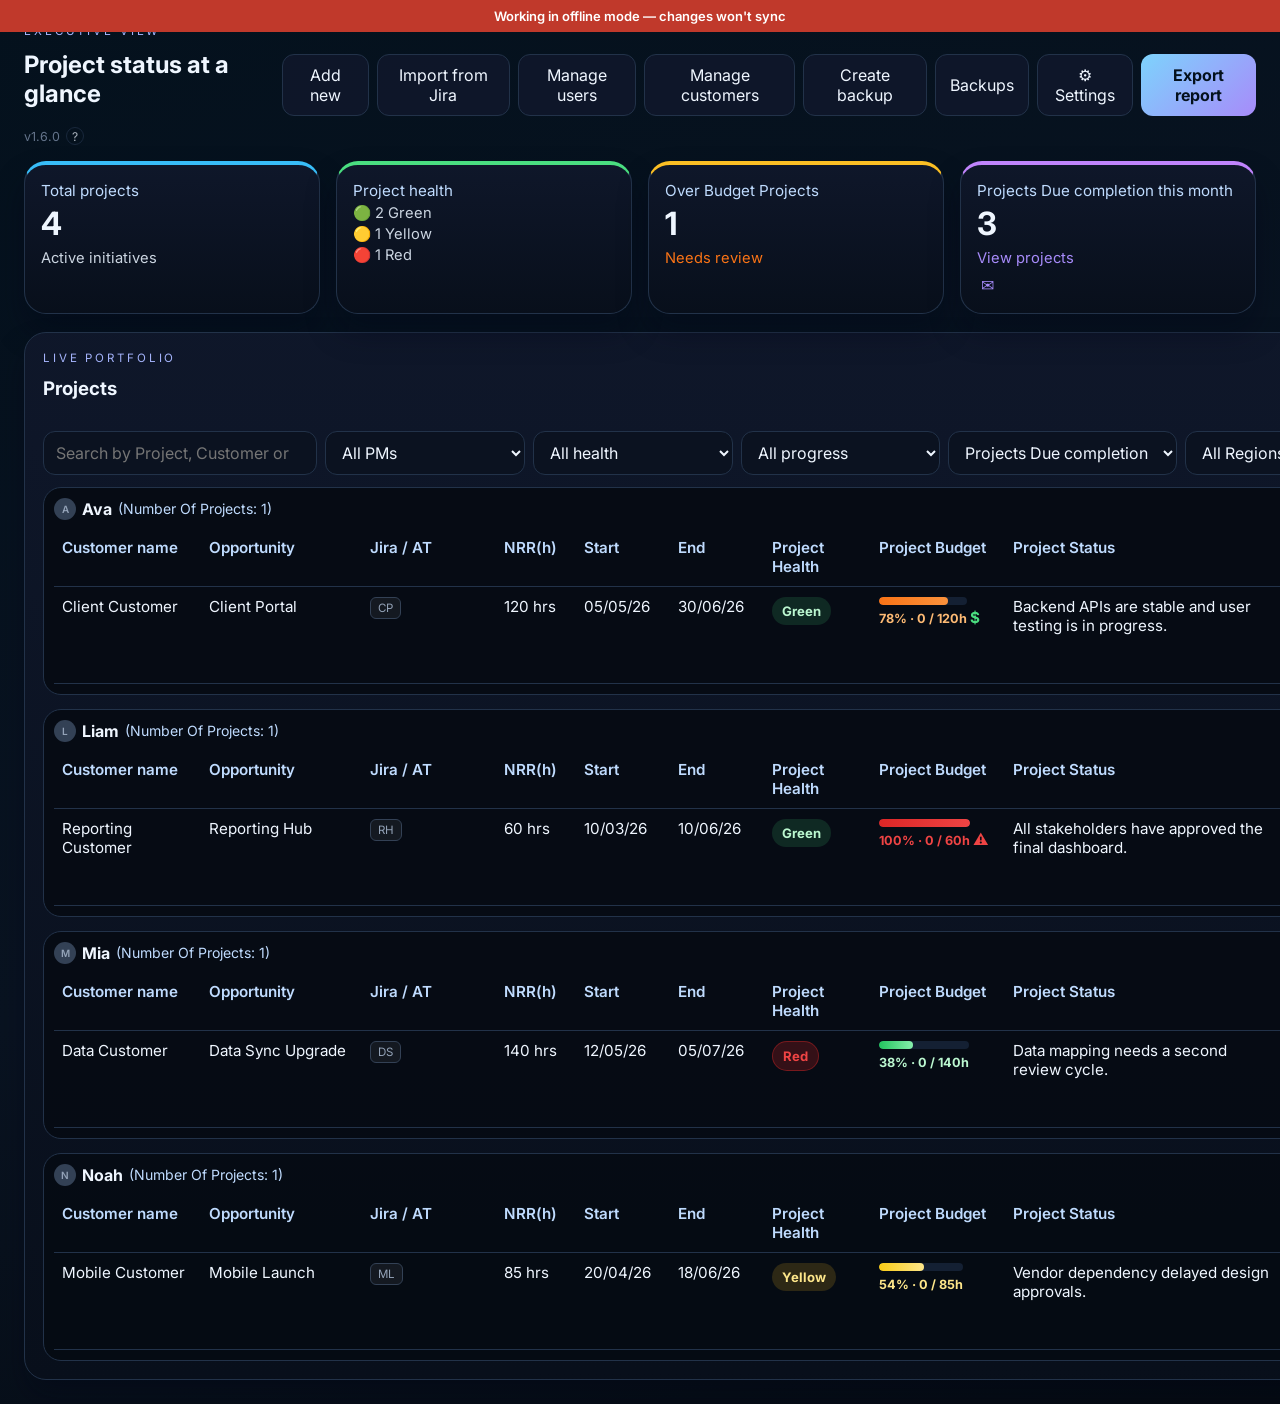
==== index.html @ 29bf0c22 "fix: use favicon1.png to bypass browser favicon cache" ====
<!DOCTYPE html>
<html lang="en">
  <head>
    <meta charset="UTF-8" />
    <meta name="viewport" content="width=device-width, initial-scale=1.0" />
    <title>Project Manager Dashboard</title>
    <link rel="icon" type="image/png" href="favicon1.png" />
    <link rel="preconnect" href="https://fonts.googleapis.com" />
    <link rel="preconnect" href="https://fonts.gstatic.com" crossorigin />
    <link
      href="https://fonts.googleapis.com/css2?family=Inter:wght@400;500;600;700;800&display=swap"
      rel="stylesheet"
    />
    <link rel="stylesheet" href="styles.css" />
  </head>
  <body>
    <div id="offline-banner" style="display:none">
      Working in offline mode — changes won't sync
    </div>
    <div class="app-shell">
      <main class="main-content">
        <header class="topbar" id="overview">
          <div>
            <p class="eyebrow">Executive view</p>
            <h2>Project status at a glance</h2>
            <div class="app-version-row">
              <span id="appVersionLabel"></span>
              <button id="whatsNewBtn" class="whats-new-btn" title="What's new">?</button>
            </div>
          </div>
          <div class="topbar-actions">
            <button id="addNewBtn" class="secondary-btn">Add new</button>
            <button id="importFromJiraBtn" class="secondary-btn">Import from Jira</button>
            <button id="manageUsersBtn" class="secondary-btn">Manage users</button>
            <button id="manageCustomersBtn" class="secondary-btn">Manage customers</button>
            <button id="createBackupBtn" class="secondary-btn">Create backup</button>
            <button id="backupsPanelBtn" class="secondary-btn">Backups</button>
            <button id="settingsBtn" class="secondary-btn">⚙ Settings</button>
            <button id="exportBtn" class="primary-btn">Export report</button>
          </div>
        </header>

        <section class="stats-grid">
          <article class="stat-card accent-blue">
            <p>Total projects</p>
            <h3 id="totalProjects">0</h3>
            <span>Active initiatives</span>
          </article>
          <article class="stat-card accent-green" style="position:relative;">
            <p>Project health</p>
            <div id="healthBreakdown" style="margin-top:4px;display:grid;gap:3px;font-size:0.92rem;">
              <span>🟢 <span id="healthGreenCount">0</span> Green</span>
              <span id="healthYellowTrigger" style="cursor:pointer;">🟡 <span id="healthYellowCount">0</span> Yellow</span>
              <span id="healthRedTrigger" style="cursor:pointer;">🔴 <span id="healthRedCount">0</span> Red</span>
            </div>
            <div id="healthYellowPopup" class="atrisk-popup hidden"></div>
            <div id="healthRedPopup" class="atrisk-popup hidden"></div>
          </article>
          <article class="stat-card accent-amber" id="atRiskCard" style="position:relative;cursor:default;">
            <p>Over Budget Projects</p>
            <h3 id="atRiskCount">0</h3>
            <span id="atRiskTrigger" style="color:#f97316;cursor:pointer;">Needs review</span>
            <div id="atRiskPopup" class="atrisk-popup hidden"></div>
          </article>
          <article class="stat-card accent-purple" id="dueThisMonthCard" style="position:relative;cursor:default;">
            <p>Projects Due completion this month</p>
            <h3 id="dueThisMonthCount">0</h3>
            <span id="dueThisMonthTrigger" style="color:#a78bfa;cursor:pointer;">View projects</span>
            <div id="dueThisMonthActions" style="display:flex;gap:8px;margin-top:6px;">
              <button id="mailDueMonthBtn" title="Copy table &amp; open email" style="background:none;border:none;cursor:pointer;color:#a78bfa;font-size:1rem;padding:2px 4px;">✉</button>
            </div>
            <div id="dueThisMonthPopup" class="atrisk-popup hidden"></div>
          </article>
        </section>

        <section class="dashboard-grid top-priority">
          <article class="panel" id="projects">
            <div class="panel-header">
              <div>
                <p class="eyebrow">Live portfolio</p>
                <h3>Projects</h3>
              </div>
              <span class="pill">Updated today</span>
            </div>
            <div class="filter-row">
              <input id="searchInput" type="search" placeholder="Search by Project, Customer or PM" />
              <select id="pmFilter">
                <option value="All">All PMs</option>
              </select>
              <select id="healthFilter">
                <option value="All">All health</option>
                <option value="Green">Green</option>
                <option value="Yellow">Yellow</option>
                <option value="Red">Red</option>
              </select>
              <select id="progressFilter">
                <option value="">All progress</option>
                <option value="0-39">0–39%</option>
                <option value="40-69">40–69%</option>
                <option value="70-100">70–100%</option>
              </select>
              <select id="duemonthFilter">
                <option value="">All months</option>
              </select>
              <select id="regionFilter">
                <option value="">All Regions</option>
                <option value="APAC">APAC</option>
                <option value="EMEA">EMEA</option>
                <option value="North America">North America</option>
                <option value="LatAm">LatAm</option>
                <option value="Internal">Internal</option>
                <option value="ROW">"ROW"</option>
              </select>
              <button id="refreshDashboardBtn" class="ghost-btn small-btn" title="Refresh dashboard">↻ Refresh</button>
              <button id="resetFiltersBtn" class="ghost-btn small-btn" title="Reset all filters">✕ Reset</button>
            </div>
            <div class="table-wrap">
              <div id="portfolioGroups" class="portfolio-groups"></div>
            </div>
          </article>

        </section>
      </main>
    </div>

    <div id="editProjectModal" class="modal hidden" aria-hidden="true">
      <div class="modal-card edit-project-modal-card">
        <div class="modal-header">
          <div>
            <p class="eyebrow">Edit project</p>
            <h3>Project Manager Update</h3>
          </div>
          <button id="closeEditModalBtn" class="ghost-btn" type="button" aria-label="Close">×</button>
        </div>
        <form id="editProjectForm" class="status-form modal-form">
          <label>
            Customer name
            <div class="autocomplete-wrap">
              <input id="editCustomerName" type="text" autocomplete="off" />
              <ul class="autocomplete-list hidden"></ul>
            </div>
          </label>
          <label>
            Project Name
            <input id="editProjectName" type="text" />
          </label>
          <label>
            PM
            <select id="editProjectManager"></select>
          </label>
          <label>
            Project Health by PM
            <select id="editHealth">
              <option value="Green">Green</option>
              <option value="Yellow">Yellow</option>
              <option value="Red">Red</option>
            </select>
          </label>
          <label id="pmStatusLabel">
            Project status by PM
            <textarea id="editPmStatus" rows="3" placeholder="Explain why this project is at risk…" style="resize:vertical;"></textarea>
          </label>
          <label>
            Region
            <select id="editRegion">
              <option value="">— select —</option>
              <option value="APAC">APAC</option>
              <option value="EMEA">EMEA</option>
              <option value="North America">North America</option>
              <option value="LatAm">LatAm</option>
              <option value="Internal">Internal</option>
              <option value="ROW">"ROW"</option>
            </select>
          </label>
          <label id="riskReasonLabel">
            Risk Reason (Budget)
            <select id="editRiskReason">
              <option value="">-- Select Risk Reason --</option>
              <option value="54143">Non-responsive and/or demanding customer</option>
              <option value="54144">Delayed support from Dev/Core/R&amp;D</option>
              <option value="54145">Churn Risk/Task force customer</option>
              <option value="54146">Dev work exceeded estimation</option>
              <option value="54147">Hours not received from sales as promised</option>
              <option value="54148">Solution changes after the initial estimation, discovered post Kick Off calls</option>
              <option value="54149">Product gaps / immaturity</option>
              <option value="54150">Items discussed in pre-sale assumed incorrectly to be OOB</option>
              <option value="57872">Project actual work does not match estimation</option>
            </select>
          </label>
          <label>
            AT Link
            <input id="editAtLink" type="url" placeholder="https://..." />
          </label>
          <label>
            CSM
            <input id="editCsm" type="text" placeholder="CSM name" />
          </label>
          <label>
            Sales
            <input id="editSales" type="text" placeholder="Sales name" />
          </label>
          <label>
            End Date
            <div style="display:flex;gap:6px;align-items:center;">
              <input id="editDueDateText" type="text" placeholder="dd/mm/yy" maxlength="8" style="flex:1;" />
              <button type="button" id="editDueDatePickerBtn" title="Pick date" style="background:none;border:1px solid #334155;border-radius:8px;padding:5px 8px;cursor:pointer;color:#94a3b8;font-size:1rem;">📅</button>
              <input id="editDueDateHidden" type="date" style="display:none;" />
            </div>
          </label>
          <label>Project Status</label>
          <div class="editor-toolbar">
            <button type="button" class="ghost-btn small-btn" data-rich-command="bold" title="Bold"><b>B</b></button>
            <button type="button" class="ghost-btn small-btn" data-rich-command="italic" title="Italic"><i>I</i></button>
            <button type="button" class="ghost-btn small-btn" data-rich-command="underline" title="Underline"><u>U</u></button>
            <span class="toolbar-sep"></span>
            <button type="button" class="ghost-btn small-btn" data-rich-command="insertUnorderedList" title="Bullet list">• List</button>
            <button type="button" class="ghost-btn small-btn" data-rich-command="insertOrderedList" title="Numbered list">1. List</button>
            <span class="toolbar-sep"></span>
            <button type="button" class="ghost-btn small-btn" data-rich-command="outdent" title="Decrease indent">⇤</button>
            <button type="button" class="ghost-btn small-btn" data-rich-command="indent" title="Increase indent">⇥</button>
            <span class="toolbar-sep"></span>
            <span class="toolbar-color-wrap">
              <span class="toolbar-color-a">A</span>
              <label class="toolbar-color-btn ghost-btn small-btn" title="Text color">
                <span id="editorColorSwatch" style="display:inline-block;width:14px;height:14px;border-radius:3px;background:#eff6ff;border:1px solid rgba(255,255,255,0.25);"></span>
                <input type="color" id="editorColorPicker" value="#eff6ff" style="width:0;height:0;opacity:0;position:absolute;">
              </label>
            </span>
            <span class="toolbar-sep"></span>
            <select id="editorFontSize" title="Font size" style="width:58px;padding:4px 6px;border:1px solid var(--line);border-radius:10px;background:rgba(15,23,42,0.95);color:var(--text);font-family:inherit;font-size:0.88rem;cursor:pointer;">
              <option value="8" selected>8</option>
              <option value="9">9</option>
              <option value="10">10</option>
              <option value="11">11</option>
              <option value="12">12</option>
              <option value="14">14</option>
              <option value="16">16</option>
              <option value="18">18</option>
              <option value="20">20</option>
              <option value="24">24</option>
              <option value="28">28</option>
              <option value="36">36</option>
              <option value="48">48</option>
              <option value="72">72</option>
            </select>
            <button type="button" id="editorInsertLink" class="ghost-btn small-btn" title="Insert link">🔗</button>
          </div>
          <div id="editorLinkPopup" style="display:none;margin-top:6px;background:#0f172a;border:1px solid #223249;border-radius:10px;padding:10px 12px;display:none;gap:8px;flex-direction:column;">
            <input id="editorLinkUrl" type="url" placeholder="https://..." style="width:100%;border:1px solid #334155;background:#0b1220;color:#eff6ff;border-radius:8px;padding:7px 10px;font-size:0.9rem;" />
            <input id="editorLinkText" type="text" placeholder="Display text (optional)" style="width:100%;border:1px solid #334155;background:#0b1220;color:#eff6ff;border-radius:8px;padding:7px 10px;font-size:0.9rem;" />
            <div style="display:flex;gap:8px;justify-content:flex-end;">
              <button type="button" id="editorLinkCancel" class="ghost-btn small-btn">Cancel</button>
              <button type="button" id="editorLinkInsert" class="primary-btn small-btn">Insert</button>
            </div>
          </div>
          <div id="editStatusEditor" class="rich-editor" contenteditable="true" spellcheck="true" lang="en"></div>
          <div class="modal-actions">
            <button type="button" id="cancelEditModalBtn" class="ghost-btn">Cancel</button>
            <button type="submit" class="primary-btn">Save changes</button>
          </div>
        </form>
      </div>
    </div>

    <div id="projectModal" class="modal hidden" aria-hidden="true">
      <div class="modal-card">
        <div class="modal-header">
          <div>
            <p class="eyebrow">New project</p>
            <h3>Add a project</h3>
          </div>
          <button id="closeModalBtn" class="ghost-btn" type="button" aria-label="Close">×</button>
        </div>
        <form id="modalProjectForm" class="status-form modal-form">
          <label>
            Customer name
            <div class="autocomplete-wrap">
              <input id="modalProjectCustomer" type="text" placeholder="e.g. Acme Corp" autocomplete="off" />
              <ul class="autocomplete-list hidden"></ul>
            </div>
          </label>
          <label>
            Project name
            <input id="modalProjectName" type="text" required placeholder="e.g. CRM Migration" />
          </label>
          <label>
            OPP Link (Salesforce)
            <input id="modalProjectOppLink" type="url" placeholder="https://kaltura.lightning.force.com/..." />
          </label>
          <label>
            PM name
            <div class="autocomplete-wrap">
              <input id="modalProjectPm" type="text" required placeholder="Select or type PM" autocomplete="off" />
              <ul class="autocomplete-list hidden"></ul>
            </div>
          </label>
          <label>
            CSM name
            <div class="autocomplete-wrap">
              <input id="modalProjectCsm" type="text" placeholder="Select or type CSM" autocomplete="off" />
              <ul class="autocomplete-list hidden"></ul>
            </div>
          </label>
          <label>
            Sales name
            <div class="autocomplete-wrap">
              <input id="modalProjectSales" type="text" placeholder="Select or type Sales" autocomplete="off" />
              <ul class="autocomplete-list hidden"></ul>
            </div>
          </label>
          <label>
            Jira URL
            <input id="modalProjectJira" type="url" placeholder="https://jira.example.com/PROJ" />
          </label>
          <label>
            NRR (hours)
            <input id="modalProjectNrr" type="number" min="0" step="0.1" placeholder="e.g. 10" required />
          </label>
          <label>
            Start Date
            <div style="display:flex;gap:6px;align-items:center;">
              <input id="modalProjectStartDate" type="text" placeholder="dd/mm/yy" maxlength="8" style="flex:1;" required />
              <button type="button" id="modalStartPickerBtn" title="Pick date" style="background:none;border:1px solid #334155;border-radius:8px;padding:5px 8px;cursor:pointer;color:#94a3b8;font-size:1rem;">📅</button>
              <input id="modalProjectStartDateHidden" type="date" style="display:none;" />
            </div>
          </label>
          <label>
            End Date
            <div style="display:flex;gap:6px;align-items:center;">
              <input id="modalProjectDueDate" type="text" placeholder="dd/mm/yy" maxlength="8" style="flex:1;" required />
              <button type="button" id="modalEndPickerBtn" title="Pick date" style="background:none;border:1px solid #334155;border-radius:8px;padding:5px 8px;cursor:pointer;color:#94a3b8;font-size:1rem;">📅</button>
              <input id="modalProjectDueDateHidden" type="date" style="display:none;" />
            </div>
          </label>
          <label>
            NRR value
            <input id="modalProjectNrrValue" type="text" placeholder="e.g. $120" required />
          </label>
          <label>
            MRR value
            <input id="modalProjectMrrValue" type="text" placeholder="e.g. $8,000" required />
          </label>
          <label>
            Region
            <select id="modalProjectRegion">
              <option value="">— select —</option>
              <option value="APAC">APAC</option>
              <option value="EMEA">EMEA</option>
              <option value="North America">North America</option>
              <option value="LatAm">LatAm</option>
              <option value="Internal">Internal</option>
              <option value="ROW">"ROW"</option>
            </select>
          </label>
          <div class="modal-actions">
            <button type="button" id="cancelModalBtn" class="ghost-btn">Cancel</button>
            <button type="submit" class="primary-btn">Save</button>
          </div>
        </form>
      </div>
    </div>



    <div id="usersModal" class="modal hidden" aria-hidden="true">
      <div class="modal-card">
        <div class="modal-header">
          <div>
            <p class="eyebrow">Team</p>
            <h3>Manage users</h3>
          </div>
          <button id="closeUsersModalBtn" class="ghost-btn" type="button" aria-label="Close">×</button>
        </div>
        <input id="usersSearchInput" type="search" placeholder="Search users…" style="margin-bottom:10px;width:100%;box-sizing:border-box;border:1px solid var(--line);background:#0b1220;color:var(--text);border-radius:12px;padding:10px 12px;font-family:inherit;font-size:0.95rem;" />
        <div id="usersModalBody">
          <!-- rendered by renderUsersModal() -->
        </div>
        <div style="margin-top:12px;display:flex;gap:8px;">
          <button id="addUserBtn" class="secondary-btn small-btn" type="button">+ Add user</button>
          <button id="syncUsersFromJiraBtn" class="ghost-btn small-btn" type="button" title="Sync Jira Account IDs for all users">↻ Sync Jira IDs</button>
        </div>
        <div id="addUserForm" class="status-form" style="display:none; margin-top:12px;">
          <label>Search Jira user
            <div class="autocomplete-wrap">
              <input id="newUserJiraSearch" type="text" autocomplete="off" placeholder="Start typing a name..." />
              <div id="newUserJiraResults" class="autocomplete-list hidden"></div>
            </div>
          </label>
          <div style="display:grid; grid-template-columns:1fr 1fr; gap:8px;">
            <label>First name<input id="newUserFirstName" type="text" required placeholder="e.g. Janina" /></label>
            <label>Last name<input id="newUserLastName" type="text" required placeholder="e.g. Pomme" /></label>
          </div>
          <label>Roles
            <div style="display:flex;gap:16px;margin-top:4px;">
              <label style="display:flex;align-items:center;gap:4px;color:#dbeafe;font-size:0.9rem;"><input type="checkbox" id="newUserRolePM" value="PM"> PM</label>
              <label style="display:flex;align-items:center;gap:4px;color:#dbeafe;font-size:0.9rem;"><input type="checkbox" id="newUserRoleCSM" value="CSM"> CSM</label>
              <label style="display:flex;align-items:center;gap:4px;color:#dbeafe;font-size:0.9rem;"><input type="checkbox" id="newUserRoleSales" value="Sales"> Sales</label>
              <label style="display:flex;align-items:center;gap:4px;color:#dbeafe;font-size:0.9rem;"><input type="checkbox" id="newUserRoleIE" value="IE"> IE</label>
            </div>
          </label>
          <input type="hidden" id="newUserJiraAccountId" value="">
          <div class="modal-actions">
            <button type="button" id="cancelAddUserBtn" class="ghost-btn">Cancel</button>
            <button type="button" id="saveAddUserBtn" class="primary-btn">Save</button>
          </div>
        </div>
      </div>
    </div>

    <div id="customersModal" class="modal hidden" aria-hidden="true">
      <div class="modal-card">
        <div class="modal-header">
          <div>
            <p class="eyebrow">Customers</p>
            <h3>Manage customers</h3>
          </div>
          <button id="closeCustomersModalBtn" class="ghost-btn" type="button" aria-label="Close">×</button>
        </div>
        <input id="customersSearchInput" type="search" placeholder="Search customers…" style="margin-bottom:10px;width:100%;box-sizing:border-box;border:1px solid var(--line);background:#0b1220;color:var(--text);border-radius:12px;padding:10px 12px;font-family:inherit;font-size:0.95rem;" />
        <div id="customersModalBody">
          <!-- rendered by renderCustomersModal() -->
        </div>
        <div style="margin-top:12px;">
          <button id="addCustomerListBtn" class="secondary-btn small-btn" type="button">+ Add customer</button>
        </div>
        <div id="addCustomerListForm" class="status-form" style="display:none; margin-top:12px;">
          <label>Customer name<input id="listNewCustomerName" type="text" required placeholder="e.g. Acme Corp" /></label>
          <label>Salesforce link<input id="listNewCustomerSfLink" type="url" placeholder="https://kaltura.lightning.force.com/..." /></label>
          <div class="modal-actions">
            <button type="button" id="cancelCustomerListBtn" class="ghost-btn">Cancel</button>
            <button type="button" id="saveCustomerListBtn" class="primary-btn">Save</button>
          </div>
        </div>
      </div>
    </div>

    <div id="backupsModal" class="modal hidden" aria-hidden="true">
      <div class="backups-modal-card">
        <div class="modal-header">
          <div>
            <p class="eyebrow">History</p>
            <h3>Backups</h3>
          </div>
          <button id="closeBackupsModalBtn" class="ghost-btn" type="button" aria-label="Close">×</button>
        </div>
        <div class="backups-layout">
          <div class="backup-main" id="backupMain">
            <!-- rendered by renderBackupsPanel() -->
          </div>
          <div class="backup-sidebar" id="backupSidebar">
            <!-- rendered by renderBackupsPanel() -->
          </div>
        </div>
      </div>
    </div>

    <div id="addCustomerModal" class="modal hidden" aria-hidden="true">
      <div class="modal-card">
        <div class="modal-header">
          <div>
            <p class="eyebrow">New customer</p>
            <h3>Add a customer</h3>
          </div>
          <button id="closeAddCustomerModalBtn" class="ghost-btn" type="button" aria-label="Close">×</button>
        </div>
        <div class="status-form" style="margin-top:8px;">
          <label>
            Customer name
            <input id="newCustomerName" type="text" placeholder="e.g. Acme Corp" required />
          </label>
          <label>
            Salesforce link
            <input id="newCustomerSfLink" type="url" placeholder="https://kaltura.lightning.force.com/..." />
          </label>
          <div class="modal-actions">
            <button type="button" id="cancelAddCustomerBtn" class="ghost-btn">Cancel</button>
            <button type="button" id="saveAddCustomerBtn" class="primary-btn">Save</button>
          </div>
        </div>
      </div>
    </div>

    <div id="settingsModal" class="modal hidden" aria-hidden="true">
      <div class="modal-card" style="max-width:520px;">
        <div class="modal-header">
          <div>
            <p class="eyebrow">Configuration</p>
            <h3>Settings</h3>
          </div>
          <button id="closeSettingsBtn" class="ghost-btn" type="button" aria-label="Close">×</button>
        </div>
        <div class="status-form" style="margin-top:8px;">

          <p class="eyebrow" style="margin-bottom:6px;">Jira API</p>
          <p class="muted" style="margin-bottom:4px;">Generate a token at <a href="https://id.atlassian.net/manage-profile/security/api-tokens" target="_blank" rel="noreferrer" style="color:#7dd3fc;">id.atlassian.net</a>.</p>
          <label>Jira email<input id="settingsJiraEmail" type="email" placeholder="your@email.com" /></label>
          <label>Jira API token<input id="settingsJiraToken" type="password" placeholder="Paste your API token" /></label>

          <hr style="border-color:#334155;margin:16px 0;" />

          <p class="eyebrow" style="margin-bottom:6px;">Auto-poll</p>
          <label>Poll interval (minutes)<input id="settingsPollInterval" type="number" min="1" max="120" placeholder="15" style="width:80px;" /></label>
          <label>Watched assignees (comma-separated emails)<input id="settingsWatchedAssignees" type="text" placeholder="arik.perera@kaltura.com, Srinivas.Duddu@kaltura.com" /></label>

          <hr style="border-color:#334155;margin:16px 0;" />

          <p class="eyebrow" style="margin-bottom:6px;">Salesforce</p>
          <p class="muted" style="margin-bottom:4px;">Connected App credentials for SF enrichment. Sent to the local proxy only — never stored in the browser.</p>
          <label>SF Username<input id="settingsSFUsername" type="email" placeholder="you@kaltura.com" /></label>
          <label>SF Password + Security Token<input id="settingsSFPassword" type="password" placeholder="PasswordSecurityToken (concatenated)" /></label>
          <label>Connected App Client ID<input id="settingsSFClientId" type="text" placeholder="Consumer Key" /></label>
          <label>Connected App Client Secret<input id="settingsSFClientSecret" type="password" placeholder="Consumer Secret" /></label>
          <p id="settingsSFStatus" class="muted" style="min-height:18px;font-size:0.8rem;"></p>

          <div class="modal-actions">
            <button type="button" id="cancelSettingsBtn" class="ghost-btn">Cancel</button>
            <button type="button" id="saveSettingsBtn" class="primary-btn">Save &amp; sync</button>
          </div>
        </div>
      </div>
    </div>

    <div id="deleteProjectModal" class="modal hidden" aria-hidden="true">
      <div class="modal-card">
        <div class="modal-header">
          <div>
            <p class="eyebrow">Delete project</p>
            <h3 id="deleteProjectModalTitle">Project name</h3>
          </div>
        </div>
        <p class="muted" style="margin-bottom:16px;">This action cannot be undone. Would you like to back up this project to the latest backup record first?</p>
        <div class="modal-actions">
          <button type="button" id="cancelDeleteProjectBtn" class="ghost-btn">Cancel</button>
          <button type="button" id="deleteProjectBtn" class="ghost-btn">Delete</button>
          <button type="button" id="backupAndDeleteProjectBtn" class="primary-btn">Backup &amp; Delete</button>
        </div>
      </div>
    </div>

    <div id="exportChoiceModal" class="modal hidden" aria-hidden="true">
      <div class="modal-card" style="max-width:420px;">
        <div class="modal-header">
          <div>
            <p class="eyebrow">Export report</p>
            <h3>What would you like to do?</h3>
          </div>
        </div>
        <p class="muted" style="margin-bottom:16px;">Choose whether to export only, or export and create a backup snapshot at the same time.</p>
        <div class="modal-actions">
          <button type="button" id="exportCancelBtn" class="secondary-btn">Cancel</button>
          <button type="button" id="exportOnlyBtn" class="ghost-btn">Report only</button>
          <button type="button" id="exportAndBackupBtn" class="primary-btn">Report + Backup</button>
        </div>
      </div>
    </div>

    <div id="newProjectsBanner" class="new-projects-banner hidden" role="status" aria-live="polite">
      <span id="newProjectsBannerMsg"></span>
      <button id="newProjectsBannerDismiss" class="ghost-btn" style="padding:2px 8px;font-size:0.8rem;">Dismiss</button>
    </div>

    <div id="importModal" class="modal hidden" aria-hidden="true">
      <div class="modal-card" style="max-width:780px;width:min(780px,calc(100vw - 24px));max-height:calc(100vh - 40px);">
        <div class="modal-header">
          <h3>Import from Jira</h3>
          <button id="closeImportModalBtn" class="ghost-btn" type="button">✕</button>
        </div>
        <div id="importStep1">
          <label style="display:block;margin-bottom:8px;color:#bfdbfe;">Search PM by name</label>
          <div class="autocomplete-wrap">
            <input id="importPmSearch" type="text" placeholder="e.g. Tal Sabo" autocomplete="off"
                   style="width:100%;border:1px solid var(--line);background:#0b1220;color:var(--text);border-radius:12px;padding:10px 12px;font-size:0.95rem;" />
            <div id="importPmResults" class="autocomplete-list hidden"></div>
          </div>
          <p id="importPmStatus" style="color:#64748b;font-size:0.88rem;margin-top:8px;min-height:20px;"></p>
        </div>
        <div id="importStep2" class="hidden">
          <div id="importStep2Header" style="margin-bottom:12px;color:#bfdbfe;"></div>
          <div style="display:flex;justify-content:space-between;align-items:center;margin-bottom:8px;">
            <label style="display:flex;align-items:center;gap:6px;color:#bfdbfe;font-size:0.9rem;cursor:pointer;">
              <input type="checkbox" id="importSelectAll"> Select all new
            </label>
            <span id="importCount" style="font-size:0.88rem;color:#64748b;"></span>
          </div>
          <div id="importProjectList" style="max-height:calc(100vh - 260px);overflow-y:auto;display:grid;gap:6px;"></div>
          <div class="modal-actions" style="margin-top:12px;">
            <button id="importBackBtn" class="ghost-btn">← Back</button>
            <button id="importConfirmBtn" class="primary-btn">Import selected</button>
          </div>
          <p id="importProgress" style="color:#7dd3fc;font-size:0.88rem;margin-top:8px;text-align:center;min-height:20px;"></p>
        </div>
      </div>
    </div>

    <div id="whatsNewModal" class="modal hidden" aria-hidden="true">
      <div class="modal-card" style="max-width:480px;">
        <div class="modal-header">
          <h3>What's New</h3>
          <button id="closeWhatsNewBtn" class="ghost-btn" type="button" aria-label="Close">✕</button>
        </div>
        <div id="whatsNewBody" style="max-height:420px;overflow-y:auto;padding:4px 0;"></div>
      </div>
    </div>

    <div id="addNewChoiceModal" class="modal hidden" aria-hidden="true">
      <div class="modal-card" style="max-width:400px;">
        <div class="modal-header">
          <div>
            <p class="eyebrow">Add new</p>
            <h3>What would you like to add?</h3>
          </div>
        </div>
        <p class="muted" style="margin-bottom:16px;">Choose whether to add a full project or a task linked to an existing project.</p>
        <div class="modal-actions">
          <button type="button" id="addNewChoiceProjectBtn" class="secondary-btn">New Project</button>
          <button type="button" id="addNewChoiceTaskBtn" class="primary-btn">New Task</button>
        </div>
      </div>
    </div>

    <div id="taskModal" class="modal hidden" aria-hidden="true">
      <div class="modal-card">
        <div class="modal-header">
          <div>
            <p class="eyebrow">New task</p>
            <h3>Add a task</h3>
          </div>
          <button id="closeTaskModalBtn" class="ghost-btn" type="button" aria-label="Close">×</button>
        </div>
        <form id="taskModalForm" class="status-form modal-form">
          <label>
            Customer name
            <div class="autocomplete-wrap">
              <input id="taskCustomer" type="text" placeholder="Select customer" autocomplete="off" required />
              <ul class="autocomplete-list hidden"></ul>
            </div>
          </label>
          <label>
            Project name
            <select id="taskProject" required>
              <option value="">— select customer first —</option>
            </select>
          </label>
          <label>
            Jira URL
            <input id="taskJira" type="text" readonly placeholder="Auto-filled from project" style="opacity:0.6;" />
          </label>
          <label>
            Region
            <input id="taskRegion" type="text" readonly placeholder="Auto-filled from project" style="opacity:0.6;" />
          </label>
          <label>
            Task owner
            <div class="autocomplete-wrap">
              <input id="taskOwner" type="text" placeholder="Select or type owner" autocomplete="off" required />
              <ul class="autocomplete-list hidden"></ul>
            </div>
          </label>
          <div class="modal-actions">
            <button type="button" id="cancelTaskModalBtn" class="ghost-btn">Cancel</button>
            <button type="submit" class="primary-btn">Save task</button>
          </div>
        </form>
      </div>
    </div>

    <script src="app.js"></script>
  </body>
</html>
---- styles.css ----
:root {
  color-scheme: dark;
  --bg: #07111f;
  --panel: #0f172a;
  --panel-2: #111c30;
  --line: #223249;
  --text: #eff6ff;
  --muted: #a5b4fc;
  --blue: #38bdf8;
  --green: #4ade80;
  --amber: #fbbf24;
  --purple: #c084fc;
}

* { box-sizing: border-box; }
body {
  margin: 0;
  font-family: 'Inter', sans-serif;
  background: linear-gradient(160deg, #04111d, #091321 55%, #050b12 100%);
  color: var(--text);
}

button, input, select, textarea { font: inherit; }

.app-shell { display: flex; min-height: 100vh; }
.sidebar { display: none; }
.eyebrow { text-transform: uppercase; letter-spacing: 0.25em; font-size: 0.72rem; color: var(--muted); }
h1, h2, h3, p { margin-top: 0; }
h1 { font-size: 1.9rem; margin-bottom: 8px; }
.muted { color: #cbd5e1; line-height: 1.5; }
.nav-links { display: grid; gap: 8px; margin: 24px 0; }
.nav-link {
  text-decoration: none; color: #dbe6ff; padding: 10px 12px; border-radius: 12px;
  border: 1px solid transparent; transition: all 0.2s ease;
}
.nav-link:hover, .nav-link.active { background: rgba(56, 189, 248, 0.12); border-color: rgba(56, 189, 248, 0.25); }
.mini-card, .panel, .stat-card { background: linear-gradient(180deg, rgba(15, 23, 42, 0.96), rgba(8, 15, 27, 0.97)); border:1px solid var(--line); border-radius: 22px; box-shadow: 0 18px 30px rgba(2, 6, 23, 0.35); }
.mini-card { padding: 14px; color: #dbeafe; }
.main-content { flex: 1 1 auto; width: 100%; min-width: 0; padding: 24px; }
.topbar { display:flex; justify-content:space-between; align-items:center; margin-bottom:16px; }
.topbar-actions { display:flex; gap:8px; }
.primary-btn {
  border: none; border-radius: 12px; padding: 10px 14px; color: #04111d; background: linear-gradient(135deg, #7dd3fc, #a78bfa); font-weight: 700; cursor:pointer;
}
.primary-btn:hover { filter: brightness(1.05); }
.secondary-btn, .ghost-btn {
  border: 1px solid var(--line); border-radius: 12px; padding: 10px 14px; color: var(--text); background: rgba(15, 23, 42, 0.95); cursor: pointer;
}
.secondary-btn:hover, .ghost-btn:hover { background: rgba(30, 41, 59, 0.95); }
.small-btn { padding: 8px 10px; font-size: 0.88rem; }
.primary-btn.full { width:100%; }
.modal { position: fixed; inset: 0; background: rgba(2, 6, 23, 0.72); display:flex; align-items:center; justify-content:center; padding: 18px; z-index: 50; }
.modal.hidden { display:none; }
.modal-card {
  width: min(15cm, calc(100vw - 24px));
  max-width: 15cm;
  max-height: 15cm;
  overflow-y: auto;
  background: linear-gradient(180deg, #111c30, #0b1220);
  border: 1px solid var(--line);
  border-radius: 22px;
  padding: 16px;
  box-shadow: 0 18px 30px rgba(2, 6, 23, 0.45);
}
.edit-project-modal-card {
  width: min(22.5cm, calc(100vw - 24px));
  max-width: 22.5cm;
  max-height: 22.5cm;
}
.modal-header { display:flex; justify-content:space-between; align-items:flex-start; margin-bottom: 8px; }
.modal-actions { display:flex; justify-content:flex-end; gap:8px; margin-top: 4px; }
.stats-grid { display:grid; grid-template-columns: repeat(4, 1fr); gap: 16px; margin-bottom:18px; }
.stat-card { padding: 16px; }
.stat-card p { color: #bfdbfe; margin-bottom: 4px; font-size: 0.95rem; }
.stat-card h3 { font-size: 2rem; margin-bottom: 4px; }
.stat-card span { color: #cbd5e1; font-size: 0.92rem; }
.accent-blue { border-top: 4px solid var(--blue); }
.accent-green { border-top: 4px solid var(--green); }
.accent-amber { border-top: 4px solid var(--amber); }
.accent-purple { border-top: 4px solid var(--purple); }
.dashboard-grid { display:grid; grid-template-columns: 1fr; gap: 18px; }
.top-priority { align-items:start; }
.top-priority > .panel:first-child { order:-1; }
.panel { padding: 18px; }
.panel-header { display:flex; justify-content:space-between; align-items:center; margin-bottom: 12px; }
.panel-header.compact { margin-top: 8px; margin-bottom: 8px; }
.pill { border:1px solid rgba(125, 211, 252, 0.27); background: rgba(56, 189, 248, 0.08); color:#bae6fd; padding:6px 10px; border-radius:999px; font-size:0.82rem; }
.filter-row { display:flex; gap:8px; margin-bottom: 12px; }
.filter-row input, .filter-row select { flex:1; border:1px solid var(--line); background:#0b1220; color:var(--text); border-radius:12px; padding:10px 12px; }
.divider { border: 0; border-top: 1px solid var(--line); margin: 10px 0; }
.table-wrap { overflow-x:auto; overflow-y:hidden; }
.portfolio-groups { display:grid; gap:14px; }
.pm-group { border: 1px solid var(--line); border-radius: 18px; background: rgba(6, 11, 19, 0.95); padding: 10px; }
.pm-group-header { display:flex; justify-content:space-between; align-items:center; margin-bottom:8px; }
.pm-group-header h4 { margin:0; font-size:1rem; }
.pm-group-header span { color:#bfdbfe; font-size:0.92rem; }
.pm-table { width:100%; border-collapse: collapse; table-layout: fixed; min-width: 1500px; }
.pm-table th, .pm-table td { text-align:left; padding:10px 8px; border-bottom: 1px solid var(--line); font-size:0.95rem; vertical-align: top; word-break: break-word; overflow-wrap:any-word; }
.pm-table th { color:#bfdbfe; font-weight:600; }
.pm-table th:nth-child(1), .pm-table td:nth-child(1) { width: 11%; }
.pm-table th:nth-child(2), .pm-table td:nth-child(2) { width: 12%; }
.pm-table th:nth-child(3), .pm-table td:nth-child(3) { width: 10%; }
.pm-table th:nth-child(4), .pm-table td:nth-child(4) { width: 6%; white-space: nowrap; }
.pm-table th:nth-child(5), .pm-table td:nth-child(5) { width: 7%; white-space: nowrap; }
.pm-table th:nth-child(6), .pm-table td:nth-child(6) { width: 7%; white-space: nowrap; }
.pm-table th:nth-child(7), .pm-table td:nth-child(7) { width: 8%; }
.pm-table th:nth-child(8), .pm-table td:nth-child(8) { width: 10%; }
.pm-table th:nth-child(9), .pm-table td:nth-child(9) { width: 21%; }
.pm-table th:nth-child(10), .pm-table td:nth-child(10) { width: 12%; }
.pm-table th:nth-child(11), .pm-table td:nth-child(11) { width: 8%; }
.cell-scroll { max-height: 190px; overflow-y: auto; overflow-x: hidden; display: block; padding-right: 4px; }
th, td { text-align:left; padding:10px 8px; border-bottom: 1px solid var(--line); font-size: 0.95rem; }
th { color: #bfdbfe; font-weight:600; }
.status-badge { display:inline-flex; align-items:center; gap:6px; padding:6px 10px; border-radius:999px; font-size:0.85rem; font-weight:700; }
.status-ontrack { background: rgba(74, 222, 128, 0.16); color: #bbf7d0; }
.status-risk { background: rgba(251, 191, 36, 0.15); color: #fde68a; }
.status-delayed { background: rgba(248, 113, 113, 0.14); color: #fecaca; }
.status-completed { background: rgba(192, 132, 252, 0.18); color: #e9d5ff; }
.progress-bar { width:100%; background:#142033; border-radius:999px; overflow:hidden; height:8px; }
.progress-fill { height:100%; border-radius:999px; }
.progress-fill-neutral { background: linear-gradient(90deg, #38bdf8, #a78bfa); }
.progress-fill-green { background: linear-gradient(90deg, #22c55e, #86efac); }
.progress-fill-yellow { background: linear-gradient(90deg, #facc15, #fde68a); }
.progress-fill-orange { background: linear-gradient(90deg, #f97316, #fb923c); }
.progress-fill-red { background: linear-gradient(90deg, #dc2626, #ef4444); }
.progress-label { display:inline-block; margin-top:6px; font-weight:700; }
.progress-green { color: #bbf7d0; }
.progress-yellow { color: #fde68a; }
.progress-orange { color: #fdba74; }
.progress-red { color: #ef4444; }
.progress-neutral { color: #bfdbfe; }
.progress-overrun { color: #f97316; }
.progress-wrap { position: relative; display: inline-block; }
.progress-tooltip { display: none; position: fixed; background: #111c30; border: 1px solid var(--line); border-radius: 8px; padding: 5px 10px; font-size: 0.8rem; color: #bae6fd; white-space: nowrap; z-index: 9999; pointer-events: none; box-shadow: 0 4px 12px rgba(2,6,23,0.5); }
.progress-wrap:hover .progress-tooltip { display: block; }
.progress-fill-overrun { background: linear-gradient(90deg, #f97316, #fb923c); }
@keyframes progress-blink { 0%,100%{opacity:1} 50%{opacity:0} }
.progress-blink { animation: progress-blink 1s step-start infinite; color:#ef4444; font-weight:700; }
.progress-blink-dollar { color:#4ade80; }
.progress-blink-wrap { position:relative; display:inline-block; margin-left:3px; }
.progress-blink-wrap .progress-blink-tip { display:none; position:fixed; background:#111c30; border:1px solid #223249; border-radius:8px; padding:6px 10px; font-size:0.78rem; color:#fde68a; white-space:normal; width:260px; z-index:9999; pointer-events:none; box-shadow:0 4px 12px rgba(2,6,23,0.5); }
.progress-blink-wrap:hover .progress-blink-tip { display:block; }
.status-form { display:grid; gap: 12px; }
.status-form label { display:grid; gap: 6px; color:#dbeafe; font-size:0.95rem; }
.status-form input, .status-form select, .status-form textarea { width:100%; border:1px solid var(--line); background:#0b1220; color:var(--text); border-radius:12px; padding:10px 12px; }
.autocomplete-wrap { position: relative; }
.autocomplete-list { position: absolute; top: 100%; left: 0; right: 0; z-index: 100; margin: 2px 0 0; padding: 4px 0; list-style: none; background: #111c30; border: 1px solid var(--line); border-radius: 12px; box-shadow: 0 8px 24px rgba(2,6,23,0.5); max-height: 180px; overflow-y: auto; }
.autocomplete-list.hidden { display: none; }
.autocomplete-list li { padding: 8px 14px; cursor: pointer; font-size: 0.95rem; color: var(--text); }
.autocomplete-list li:hover, .autocomplete-list li.active { background: rgba(56,189,248,0.12); color: #7dd3fc; }
.autocomplete-list li.autocomplete-add { color: #a78bfa; border-top: 1px solid var(--line); margin-top: 2px; padding-top: 8px; }
.rich-editor { min-height: 180px; border: 1px solid var(--line); border-radius: 12px; background: #0b1220; color: var(--text); padding: 10px 12px; line-height: 1.5; }
.rich-editor:focus { outline: 2px solid rgba(56, 189, 248, 0.35); border-color: rgba(56, 189, 248, 0.45); }
.rich-editor a { color: #38bdf8; }
.editor-toolbar { display:flex; flex-wrap:wrap; gap:6px; margin-bottom:6px; align-items:center; }
.editor-toolbar .small-btn { padding: 6px 10px; border-radius: 10px; }
.toolbar-sep { width:1px; height:20px; background:var(--line); margin:0 2px; }
.toolbar-color-wrap { display:inline-flex; align-items:center; border:1px solid var(--line); border-radius:10px; overflow:hidden; background:rgba(15,23,42,0.95); }
.toolbar-color-a { padding:6px 8px; font-size:0.88rem; color:var(--text); font-weight:600; line-height:1; pointer-events:none; }
.toolbar-color-btn { display:inline-flex; align-items:center; justify-content:center; padding:6px 8px; border-radius:0; border:none; border-left:1px solid var(--line); cursor:pointer; background:transparent; margin:0; }
.toolbar-color-btn:hover { background:rgba(56,189,248,0.1); }
.health-pill { display:inline-flex; align-items:center; gap:6px; padding:6px 10px; border-radius:999px; font-size:0.82rem; font-weight:700; }
.health-green { background: rgba(74, 222, 128, 0.14); color: #bbf7d0; }
.health-wrap { position: static; display: inline-block; }
.health-tooltip { display:none; position:fixed; background:#111c30; border:1px solid rgba(251,191,36,0.4); border-radius:10px; padding:8px 12px; font-size:0.88rem; color:#fde68a; width:260px; white-space:normal; line-height:1.5; z-index:9999; pointer-events:none; box-shadow:0 6px 20px rgba(2,6,23,0.6); }
.health-wrap:hover .health-tooltip { display:block; }
.health-yellow { background: rgba(251, 191, 36, 0.16); color: #fde68a; }
.health-red { background: rgba(220, 38, 38, 0.22); color: #ef4444; border: 1px solid rgba(220,38,38,0.4); }
.risk-list { display:grid; gap:10px; list-style:none; padding:0; margin:0; }
.risk-list li { border:1px solid var(--line); border-radius: 14px; padding:10px 12px; background: rgba(9, 15, 27, 0.95); }
.risk-list strong { display:block; margin-bottom:4px; }
.user-row { display:flex; justify-content:space-between; align-items:center; padding:8px 10px; border:1px solid var(--line); border-radius:10px; margin-bottom:6px; }
.user-row-edit { display:grid; grid-template-columns:1fr 1fr; gap:8px; padding:8px 10px; border:1px solid rgba(56,189,248,0.3); border-radius:10px; margin-bottom:6px; }
.backups-modal-card {
  width: calc(100vw - 48px);
  max-width: calc(100vw - 48px);
  height: calc(100vh - 48px);
  overflow: hidden;
  display: flex;
  flex-direction: column;
  background: linear-gradient(180deg, #111c30, #0b1220);
  border: 1px solid var(--line);
  border-radius: 22px;
  padding: 16px;
  box-shadow: 0 18px 30px rgba(2, 6, 23, 0.45);
}
.backups-layout { display: flex; gap: 12px; flex: 1; overflow: hidden; min-height: 0; }
.backup-sidebar { width: 190px; flex-shrink: 0; overflow-y: auto; display: flex; flex-direction: column; gap: 6px; }
.atrisk-popup { position:absolute; top:8px; right:8px; width:10cm; background:#111c30; border:1px solid rgba(56,189,248,0.3); border-radius:14px; padding:10px 14px; box-shadow:0 8px 24px rgba(2,6,23,0.5); z-index:200; }
.atrisk-popup.hidden { display:none; }
.atrisk-popup a { display:block; padding:5px 0 5px 0; color:#7dd3fc; text-decoration:none; font-size:0.92rem; border-bottom:1px solid var(--line); padding-left:1.4em; text-indent:-1.4em; }
.atrisk-popup a:last-child { border-bottom:none; }
.atrisk-popup a:hover { color:#bae6fd; }
.backup-entry { padding: 8px 12px; border: 1px solid var(--line); border-radius: 10px; cursor: pointer; font-size: 0.88rem; color: var(--text); background: rgba(15,23,42,0.95); }
.backup-entry:hover { background: rgba(30,41,59,0.95); }
.backup-entry.selected { border-color: rgba(56,189,248,0.5); background: rgba(56,189,248,0.08); color: #7dd3fc; }
.backup-main { flex: 1; overflow-y: auto; min-width: 0; }
.backup-action-bar { display: flex; align-items: center; gap: 10px; margin-bottom: 12px; flex-wrap: wrap; }
.backup-action-bar h4 { margin: 0; flex: 1; font-size: 1rem; }
.backup-restore-confirm { background: rgba(6,11,19,0.95); border: 1px solid var(--line); border-radius: 12px; padding: 12px 14px; margin-bottom: 12px; display: flex; align-items: center; gap: 14px; flex-wrap: wrap; }
.backup-restore-confirm label { display: flex; align-items: center; gap: 6px; color: #dbeafe; font-size: 0.95rem; cursor: pointer; }
.backup-users-section { margin-top: 16px; }
.backup-users-section h4 { margin-bottom: 8px; }
@media (max-width: 1120px) { .stats-grid { grid-template-columns: repeat(2, 1fr);} .dashboard-grid { grid-template-columns: 1fr;} }
@media (max-width: 860px) { .app-shell { flex-direction:column;} .sidebar { width:100%; border-right:none; border-bottom:1px solid var(--line);} }
@media (max-width: 640px) { .stats-grid { grid-template-columns: 1fr;} .topbar { flex-direction:column; align-items:flex-start; gap:8px; } }

.jira-at-cell { white-space:nowrap; }
.jira-at-btn { background:rgba(255,255,255,0.06); border:1px solid #334155; border-radius:6px; color:#94a3b8; font-size:0.72rem; padding:2px 7px; line-height:1.4; text-decoration:none; display:inline-block; margin-right:3px; }
.jira-at-btn:hover { background:rgba(167,139,250,0.18); border-color:#a78bfa; color:#a78bfa; }

.new-projects-banner {
  position: fixed;
  top: 16px;
  left: 50%;
  transform: translateX(-50%) translateY(-80px);
  background: #1e3a5f;
  border: 1px solid #3b82f6;
  color: #e2e8f0;
  padding: 10px 18px;
  border-radius: 8px;
  display: flex;
  align-items: center;
  gap: 12px;
  z-index: 9999;
  font-size: 0.9rem;
  box-shadow: 0 4px 20px rgba(0,0,0,0.4);
  transition: transform 0.3s ease;
  max-width: 90vw;
}
.new-projects-banner.hidden {
  display: none;
}
.new-projects-banner.visible {
  transform: translateX(-50%) translateY(0);
}
.new-projects-banner a {
  color: #7dd3fc;
  text-decoration: underline;
  cursor: pointer;
}
tr.highlight-row td {
  background-color: #1e3a5f !important;
  transition: background-color 0.3s ease;
}
.app-version-row { display:flex; align-items:center; gap:6px; margin-top:2px; }
#appVersionLabel { font-size:0.78rem; color:#64748b; font-weight:400; }
.whats-new-btn { background:none; border:1px solid var(--line); border-radius:50%; width:18px; height:18px; font-size:0.75rem; color:var(--text); cursor:pointer; display:inline-flex; align-items:center; justify-content:center; padding:0; opacity:0.7; }
.whats-new-btn:hover { opacity:1; border-color:#38bdf8; color:#38bdf8; }
.import-project-row { display:grid; grid-template-columns:auto 110px 1fr 100px auto; align-items:center; gap:10px; padding:8px 12px; border:1px solid var(--line); border-radius:10px; cursor:pointer; background:rgba(15,23,42,0.95); font-size:0.88rem; }
.import-project-row:hover { background:rgba(30,41,59,0.95); }
.import-project-row.existing { opacity:0.5; cursor:default; }
.import-key { color:#7dd3fc; font-weight:600; white-space:nowrap; }
.import-summary { color:var(--text); overflow:hidden; text-overflow:ellipsis; white-space:nowrap; }
.import-status { color:#94a3b8; font-size:0.82rem; white-space:nowrap; }
.import-badge-existing { background:rgba(100,116,139,0.2); color:#94a3b8; border-radius:999px; padding:2px 8px; font-size:0.78rem; white-space:nowrap; }

#offline-banner {
  position: fixed;
  top: 0;
  left: 0;
  right: 0;
  background: #c0392b;
  color: #fff;
  text-align: center;
  padding: 8px 16px;
  font-size: 13px;
  font-weight: 600;
  z-index: 10000;
}
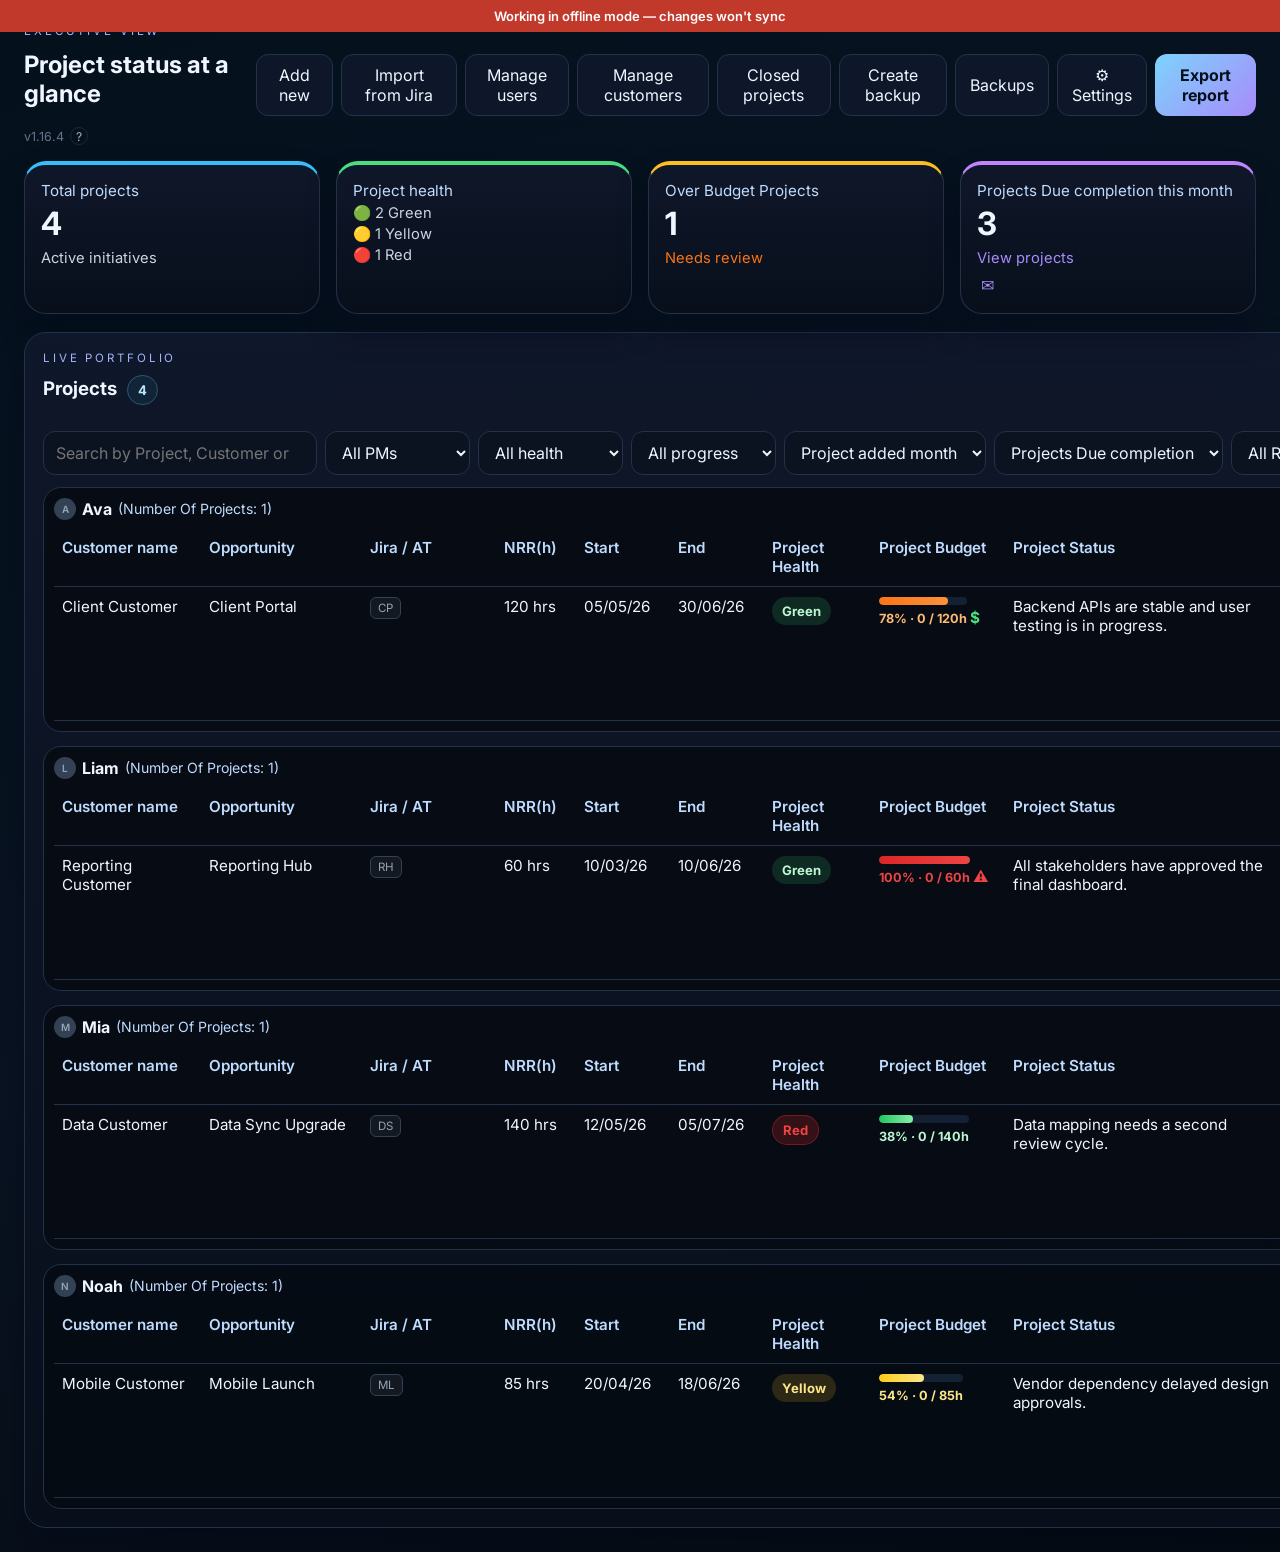
==== commit a62ed231: "checkpoint: today's accumulated dashboard work (already deployed) Bundles everything built and deplo" ====
--- a/index.html
+++ b/index.html
@@ -4,7 +4,7 @@
     <meta charset="UTF-8" />
     <meta name="viewport" content="width=device-width, initial-scale=1.0" />
     <title>Project Manager Dashboard</title>
-    <link rel="icon" type="image/png" href="favicon1.png" />
+    <link rel="icon" type="image/png" href="[data-uri]" />
     <link rel="preconnect" href="https://fonts.googleapis.com" />
     <link rel="preconnect" href="https://fonts.gstatic.com" crossorigin />
     <link
@@ -33,6 +33,7 @@
             <button id="importFromJiraBtn" class="secondary-btn">Import from Jira</button>
             <button id="manageUsersBtn" class="secondary-btn">Manage users</button>
             <button id="manageCustomersBtn" class="secondary-btn">Manage customers</button>
+            <button id="closedProjectsBtn" class="secondary-btn">Closed projects</button>
             <button id="createBackupBtn" class="secondary-btn">Create backup</button>
             <button id="backupsPanelBtn" class="secondary-btn">Backups</button>
             <button id="settingsBtn" class="secondary-btn">⚙ Settings</button>
@@ -78,7 +79,7 @@
             <div class="panel-header">
               <div>
                 <p class="eyebrow">Live portfolio</p>
-                <h3>Projects</h3>
+                <h3>Projects <span id="projectsCountBadge" class="pill" style="margin-left:6px;">0</span></h3>
               </div>
               <span class="pill">Updated today</span>
             </div>
@@ -98,6 +99,10 @@
                 <option value="0-39">0–39%</option>
                 <option value="40-69">40–69%</option>
                 <option value="70-100">70–100%</option>
+                <option value="100+">Above 100%</option>
+              </select>
+              <select id="addedMonthFilter">
+                <option value="">Project added month</option>
               </select>
               <select id="duemonthFilter">
                 <option value="">All months</option>
@@ -123,6 +128,27 @@
       </main>
     </div>
 
+    <div id="appDialogModal" class="modal hidden" aria-hidden="true">
+      <div class="modal-card app-dialog-card">
+        <div class="modal-header">
+          <div>
+            <p class="eyebrow" id="appDialogEyebrow">Confirm</p>
+            <h3 id="appDialogTitle">Are you sure?</h3>
+          </div>
+          <button id="closeAppDialogBtn" class="ghost-btn" type="button" aria-label="Close">×</button>
+        </div>
+        <div class="app-dialog-body">
+          <p id="appDialogMessage" class="muted"></p>
+          <input id="appDialogInput" type="password" autocomplete="off" style="display:none;" />
+          <p id="appDialogError" class="app-dialog-error hidden"></p>
+        </div>
+        <div class="modal-actions">
+          <button type="button" id="appDialogCancelBtn" class="ghost-btn">Cancel</button>
+          <button type="button" id="appDialogConfirmBtn" class="primary-btn">OK</button>
+        </div>
+      </div>
+    </div>
+
     <div id="editProjectModal" class="modal hidden" aria-hidden="true">
       <div class="modal-card edit-project-modal-card">
         <div class="modal-header">
@@ -208,6 +234,7 @@
             </div>
           </label>
           <label>Project Status</label>
+          <div class="rich-editor-block" id="editStatusEditorBlock">
           <div class="editor-toolbar">
             <button type="button" class="ghost-btn small-btn" data-rich-command="bold" title="Bold"><b>B</b></button>
             <button type="button" class="ghost-btn small-btn" data-rich-command="italic" title="Italic"><i>I</i></button>
@@ -222,12 +249,12 @@
             <span class="toolbar-color-wrap">
               <span class="toolbar-color-a">A</span>
               <label class="toolbar-color-btn ghost-btn small-btn" title="Text color">
-                <span id="editorColorSwatch" style="display:inline-block;width:14px;height:14px;border-radius:3px;background:#eff6ff;border:1px solid rgba(255,255,255,0.25);"></span>
-                <input type="color" id="editorColorPicker" value="#eff6ff" style="width:0;height:0;opacity:0;position:absolute;">
+                <span data-role="colorSwatch" style="display:inline-block;width:14px;height:14px;border-radius:3px;background:#eff6ff;border:1px solid rgba(255,255,255,0.25);"></span>
+                <input type="color" data-role="colorPicker" value="#eff6ff" style="width:0;height:0;opacity:0;position:absolute;">
               </label>
             </span>
             <span class="toolbar-sep"></span>
-            <select id="editorFontSize" title="Font size" style="width:58px;padding:4px 6px;border:1px solid var(--line);border-radius:10px;background:rgba(15,23,42,0.95);color:var(--text);font-family:inherit;font-size:0.88rem;cursor:pointer;">
+            <select data-role="fontSize" title="Font size" style="width:58px;padding:4px 6px;border:1px solid var(--line);border-radius:10px;background:rgba(15,23,42,0.95);color:var(--text);font-family:inherit;font-size:0.88rem;cursor:pointer;">
               <option value="8" selected>8</option>
               <option value="9">9</option>
               <option value="10">10</option>
@@ -243,22 +270,142 @@
               <option value="48">48</option>
               <option value="72">72</option>
             </select>
-            <button type="button" id="editorInsertLink" class="ghost-btn small-btn" title="Insert link">🔗</button>
-          </div>
-          <div id="editorLinkPopup" style="display:none;margin-top:6px;background:#0f172a;border:1px solid #223249;border-radius:10px;padding:10px 12px;display:none;gap:8px;flex-direction:column;">
-            <input id="editorLinkUrl" type="url" placeholder="https://..." style="width:100%;border:1px solid #334155;background:#0b1220;color:#eff6ff;border-radius:8px;padding:7px 10px;font-size:0.9rem;" />
-            <input id="editorLinkText" type="text" placeholder="Display text (optional)" style="width:100%;border:1px solid #334155;background:#0b1220;color:#eff6ff;border-radius:8px;padding:7px 10px;font-size:0.9rem;" />
+            <button type="button" data-role="insertLink" class="ghost-btn small-btn" title="Insert link">🔗</button>
+          </div>
+          <div data-role="linkPopup" style="display:none;margin-top:6px;background:#0f172a;border:1px solid #223249;border-radius:10px;padding:10px 12px;gap:8px;flex-direction:column;">
+            <input data-role="linkUrl" type="url" placeholder="https://..." style="width:100%;border:1px solid #334155;background:#0b1220;color:#eff6ff;border-radius:8px;padding:7px 10px;font-size:0.9rem;" />
+            <input data-role="linkText" type="text" placeholder="Display text (optional)" style="width:100%;border:1px solid #334155;background:#0b1220;color:#eff6ff;border-radius:8px;padding:7px 10px;font-size:0.9rem;" />
             <div style="display:flex;gap:8px;justify-content:flex-end;">
-              <button type="button" id="editorLinkCancel" class="ghost-btn small-btn">Cancel</button>
-              <button type="button" id="editorLinkInsert" class="primary-btn small-btn">Insert</button>
+              <button type="button" data-role="linkCancel" class="ghost-btn small-btn">Cancel</button>
+              <button type="button" data-role="linkInsert" class="primary-btn small-btn">Insert</button>
             </div>
           </div>
           <div id="editStatusEditor" class="rich-editor" contenteditable="true" spellcheck="true" lang="en"></div>
+          </div>
+          <label id="pmNotesLabel">PM Personal Notes</label>
+          <div class="rich-editor-block" id="pmNotesEditorBlock">
+          <div class="editor-toolbar">
+            <button type="button" class="ghost-btn small-btn" data-rich-command="bold" title="Bold"><b>B</b></button>
+            <button type="button" class="ghost-btn small-btn" data-rich-command="italic" title="Italic"><i>I</i></button>
+            <button type="button" class="ghost-btn small-btn" data-rich-command="underline" title="Underline"><u>U</u></button>
+            <span class="toolbar-sep"></span>
+            <button type="button" class="ghost-btn small-btn" data-rich-command="insertUnorderedList" title="Bullet list">• List</button>
+            <button type="button" class="ghost-btn small-btn" data-rich-command="insertOrderedList" title="Numbered list">1. List</button>
+            <span class="toolbar-sep"></span>
+            <button type="button" class="ghost-btn small-btn" data-rich-command="outdent" title="Decrease indent">⇤</button>
+            <button type="button" class="ghost-btn small-btn" data-rich-command="indent" title="Increase indent">⇥</button>
+            <span class="toolbar-sep"></span>
+            <span class="toolbar-color-wrap">
+              <span class="toolbar-color-a">A</span>
+              <label class="toolbar-color-btn ghost-btn small-btn" title="Text color">
+                <span data-role="colorSwatch" style="display:inline-block;width:14px;height:14px;border-radius:3px;background:#eff6ff;border:1px solid rgba(255,255,255,0.25);"></span>
+                <input type="color" data-role="colorPicker" value="#eff6ff" style="width:0;height:0;opacity:0;position:absolute;">
+              </label>
+            </span>
+            <span class="toolbar-sep"></span>
+            <select data-role="fontSize" title="Font size" style="width:58px;padding:4px 6px;border:1px solid var(--line);border-radius:10px;background:rgba(15,23,42,0.95);color:var(--text);font-family:inherit;font-size:0.88rem;cursor:pointer;">
+              <option value="8" selected>8</option>
+              <option value="9">9</option>
+              <option value="10">10</option>
+              <option value="11">11</option>
+              <option value="12">12</option>
+              <option value="14">14</option>
+              <option value="16">16</option>
+              <option value="18">18</option>
+              <option value="20">20</option>
+              <option value="24">24</option>
+              <option value="28">28</option>
+              <option value="36">36</option>
+              <option value="48">48</option>
+              <option value="72">72</option>
+            </select>
+            <button type="button" data-role="insertLink" class="ghost-btn small-btn" title="Insert link">🔗</button>
+          </div>
+          <div data-role="linkPopup" style="display:none;margin-top:6px;background:#0f172a;border:1px solid #223249;border-radius:10px;padding:10px 12px;gap:8px;flex-direction:column;">
+            <input data-role="linkUrl" type="url" placeholder="https://..." style="width:100%;border:1px solid #334155;background:#0b1220;color:#eff6ff;border-radius:8px;padding:7px 10px;font-size:0.9rem;" />
+            <input data-role="linkText" type="text" placeholder="Display text (optional)" style="width:100%;border:1px solid #334155;background:#0b1220;color:#eff6ff;border-radius:8px;padding:7px 10px;font-size:0.9rem;" />
+            <div style="display:flex;gap:8px;justify-content:flex-end;">
+              <button type="button" data-role="linkCancel" class="ghost-btn small-btn">Cancel</button>
+              <button type="button" data-role="linkInsert" class="primary-btn small-btn">Insert</button>
+            </div>
+          </div>
+          <div id="pmNotesEditor" class="rich-editor" contenteditable="true" spellcheck="true" lang="en"></div>
+          </div>
           <div class="modal-actions">
             <button type="button" id="cancelEditModalBtn" class="ghost-btn">Cancel</button>
             <button type="submit" class="primary-btn">Save changes</button>
           </div>
         </form>
+      </div>
+    </div>
+
+    <div id="commentsModal" class="modal hidden" aria-hidden="true">
+      <div class="modal-card edit-project-modal-card">
+        <div class="modal-header">
+          <div>
+            <p class="eyebrow">Comments</p>
+            <h3 id="commentsModalTitle">Project</h3>
+          </div>
+          <button id="closeCommentsModalBtn" class="ghost-btn" type="button" aria-label="Close">×</button>
+        </div>
+        <div class="status-form modal-form">
+          <label>Add comment</label>
+          <div class="rich-editor-block" id="commentComposerBlock">
+            <div class="editor-toolbar">
+              <button type="button" class="ghost-btn small-btn" data-rich-command="bold" title="Bold"><b>B</b></button>
+              <button type="button" class="ghost-btn small-btn" data-rich-command="italic" title="Italic"><i>I</i></button>
+              <button type="button" class="ghost-btn small-btn" data-rich-command="underline" title="Underline"><u>U</u></button>
+              <span class="toolbar-sep"></span>
+              <button type="button" class="ghost-btn small-btn" data-rich-command="insertUnorderedList" title="Bullet list">• List</button>
+              <button type="button" class="ghost-btn small-btn" data-rich-command="insertOrderedList" title="Numbered list">1. List</button>
+              <span class="toolbar-sep"></span>
+              <button type="button" class="ghost-btn small-btn" data-rich-command="outdent" title="Decrease indent">⇤</button>
+              <button type="button" class="ghost-btn small-btn" data-rich-command="indent" title="Increase indent">⇥</button>
+              <span class="toolbar-sep"></span>
+              <span class="toolbar-color-wrap">
+                <span class="toolbar-color-a">A</span>
+                <label class="toolbar-color-btn ghost-btn small-btn" title="Text color">
+                  <span data-role="colorSwatch" style="display:inline-block;width:14px;height:14px;border-radius:3px;background:#eff6ff;border:1px solid rgba(255,255,255,0.25);"></span>
+                  <input type="color" data-role="colorPicker" value="#eff6ff" style="width:0;height:0;opacity:0;position:absolute;">
+                </label>
+              </span>
+              <span class="toolbar-sep"></span>
+              <select data-role="fontSize" title="Font size" style="width:58px;padding:4px 6px;border:1px solid var(--line);border-radius:10px;background:rgba(15,23,42,0.95);color:var(--text);font-family:inherit;font-size:0.88rem;cursor:pointer;">
+                <option value="8" selected>8</option>
+                <option value="9">9</option>
+                <option value="10">10</option>
+                <option value="11">11</option>
+                <option value="12">12</option>
+                <option value="14">14</option>
+                <option value="16">16</option>
+                <option value="18">18</option>
+                <option value="20">20</option>
+                <option value="24">24</option>
+                <option value="28">28</option>
+                <option value="36">36</option>
+                <option value="48">48</option>
+                <option value="72">72</option>
+              </select>
+              <button type="button" data-role="insertLink" class="ghost-btn small-btn" title="Insert link">🔗</button>
+            </div>
+            <div data-role="linkPopup" style="display:none;margin-top:6px;background:#0f172a;border:1px solid #223249;border-radius:10px;padding:10px 12px;gap:8px;flex-direction:column;">
+              <input data-role="linkUrl" type="url" placeholder="https://..." style="width:100%;border:1px solid #334155;background:#0b1220;color:#eff6ff;border-radius:8px;padding:7px 10px;font-size:0.9rem;" />
+              <input data-role="linkText" type="text" placeholder="Display text (optional)" style="width:100%;border:1px solid #334155;background:#0b1220;color:#eff6ff;border-radius:8px;padding:7px 10px;font-size:0.9rem;" />
+              <div style="display:flex;gap:8px;justify-content:flex-end;">
+                <button type="button" data-role="linkCancel" class="ghost-btn small-btn">Cancel</button>
+                <button type="button" data-role="linkInsert" class="primary-btn small-btn">Insert</button>
+              </div>
+            </div>
+            <div id="commentComposerEditor" class="rich-editor" contenteditable="true" spellcheck="true" lang="en"></div>
+          </div>
+          <div class="comments-divider"></div>
+          <label>Existing comments</label>
+          <div id="commentsList" class="comments-list"></div>
+        </div>
+        <div class="modal-actions">
+          <button type="button" id="cancelCommentsModalBtn" class="ghost-btn">Cancel</button>
+          <button type="button" id="saveCommentBtn" class="primary-btn">Save Comment</button>
+        </div>
       </div>
     </div>
 
@@ -454,6 +601,44 @@
       </div>
     </div>
 
+    <div id="closedProjectsModal" class="modal hidden" aria-hidden="true">
+      <div class="backups-modal-card">
+        <div class="modal-header">
+          <div>
+            <p class="eyebrow">Archive</p>
+            <h3>Closed Projects <span id="closedProjectsCountBadge" class="pill" style="margin-left:6px;">0</span></h3>
+          </div>
+          <button id="closeClosedProjectsModalBtn" class="ghost-btn" type="button" aria-label="Close">×</button>
+        </div>
+        <div class="filter-row" style="margin-bottom:12px;">
+          <input id="closedSearchInput" type="search" placeholder="Search by Project, Customer or PM" />
+          <select id="closedPmFilter">
+            <option value="All">All PMs</option>
+          </select>
+          <select id="closedRegionFilter">
+            <option value="">All Regions</option>
+            <option value="APAC">APAC</option>
+            <option value="EMEA">EMEA</option>
+            <option value="North America">North America</option>
+            <option value="LatAm">LatAm</option>
+            <option value="Internal">Internal</option>
+            <option value="ROW">ROW</option>
+          </select>
+          <select id="closedMonthFilter">
+            <option value="">All closed months</option>
+          </select>
+          <select id="closedQuarterFilter">
+            <option value="">All closed quarters</option>
+          </select>
+          <button id="refreshClosedProjectsBtn" class="ghost-btn small-btn" title="Refresh closed projects">↻ Refresh</button>
+          <button id="resetClosedFiltersBtn" class="ghost-btn small-btn" title="Reset all filters">✕ Reset</button>
+        </div>
+        <div class="backup-main" id="closedProjectsMain">
+          <!-- rendered by renderClosedProjectsPanel() -->
+        </div>
+      </div>
+    </div>
+
     <div id="addCustomerModal" class="modal hidden" aria-hidden="true">
       <div class="modal-card">
         <div class="modal-header">
@@ -512,6 +697,12 @@
           <label>Connected App Client Secret<input id="settingsSFClientSecret" type="password" placeholder="Consumer Secret" /></label>
           <p id="settingsSFStatus" class="muted" style="min-height:18px;font-size:0.8rem;"></p>
 
+          <hr style="border-color:#334155;margin:16px 0;" />
+
+          <p class="eyebrow" style="margin-bottom:6px;">Diagnostics</p>
+          <p class="muted" style="margin-bottom:8px;">Track every add/remove to projects and tasks, to help trace disappearing or reappearing items.</p>
+          <button type="button" id="openActivityLogBtn" class="ghost-btn small-btn">View Activity Log</button>
+
           <div class="modal-actions">
             <button type="button" id="cancelSettingsBtn" class="ghost-btn">Cancel</button>
             <button type="button" id="saveSettingsBtn" class="primary-btn">Save &amp; sync</button>
@@ -520,6 +711,29 @@
       </div>
     </div>
 
+    <div id="activityLogModal" class="modal hidden" aria-hidden="true">
+      <div class="backups-modal-card">
+        <div class="modal-header">
+          <div>
+            <p class="eyebrow">Diagnostics</p>
+            <h3>Activity Log</h3>
+          </div>
+          <button id="closeActivityLogModalBtn" class="ghost-btn" type="button" aria-label="Close">×</button>
+        </div>
+        <div class="filter-row" style="margin-bottom:12px;">
+          <select id="activityLogRangeFilter">
+            <option value="24">Last 24 hours</option>
+            <option value="48">Last 48 hours</option>
+            <option value="168">Last 7 days</option>
+          </select>
+          <button id="refreshActivityLogBtn" class="ghost-btn small-btn">↻ Refresh</button>
+        </div>
+        <div class="backup-main" id="activityLogMain">
+          <!-- rendered by renderActivityLogPanel() -->
+        </div>
+      </div>
+    </div>
+
     <div id="deleteProjectModal" class="modal hidden" aria-hidden="true">
       <div class="modal-card">
         <div class="modal-header">
@@ -528,7 +742,7 @@
             <h3 id="deleteProjectModalTitle">Project name</h3>
           </div>
         </div>
-        <p class="muted" style="margin-bottom:16px;">This action cannot be undone. Would you like to back up this project to the latest backup record first?</p>
+        <p class="muted" style="margin-bottom:16px;">Delete cannot be undone. Backup & Delete moves this project to Closed Projects first, where it can be restored later.</p>
         <div class="modal-actions">
           <button type="button" id="cancelDeleteProjectBtn" class="ghost-btn">Cancel</button>
           <button type="button" id="deleteProjectBtn" class="ghost-btn">Delete</button>
@@ -664,6 +878,8 @@
       </div>
     </div>
 
-    <script src="app.js"></script>
+    <script src="app-core.js"></script>
+    <script src="app-render.js"></script>
+    <script src="app-modals.js"></script>
   </body>
 </html>
--- a/styles.css
+++ b/styles.css
@@ -63,12 +63,20 @@
   box-shadow: 0 18px 30px rgba(2, 6, 23, 0.45);
 }
 .edit-project-modal-card {
-  width: min(22.5cm, calc(100vw - 24px));
-  max-width: 22.5cm;
-  max-height: 22.5cm;
+  width: min(24cm, calc(100vw - 24px));
+  max-width: 24cm;
+  max-height: min(26cm, 92vh);
 }
 .modal-header { display:flex; justify-content:space-between; align-items:flex-start; margin-bottom: 8px; }
 .modal-actions { display:flex; justify-content:flex-end; gap:8px; margin-top: 4px; }
+#appDialogModal { z-index: 60; }
+.app-dialog-card { width: min(9.5cm, calc(100vw - 24px)); max-width: 9.5cm; max-height: none; }
+.app-dialog-body { display:grid; gap:10px; margin: 4px 0 14px; }
+.app-dialog-body input { width:100%; border:1px solid var(--line); background:#0b1220; color:var(--text); border-radius:12px; padding:10px 12px; }
+.app-dialog-error { color:#f87171; font-size:0.85rem; margin:0; }
+.app-dialog-error.hidden { display:none; }
+.danger-btn { border:none; border-radius:12px; padding:10px 14px; color:#fff; background:linear-gradient(135deg,#f87171,#dc2626); font-weight:700; cursor:pointer; }
+.danger-btn:hover { filter:brightness(1.05); }
 .stats-grid { display:grid; grid-template-columns: repeat(4, 1fr); gap: 16px; margin-bottom:18px; }
 .stat-card { padding: 16px; }
 .stat-card p { color: #bfdbfe; margin-bottom: 4px; font-size: 0.95rem; }
@@ -95,6 +103,9 @@
 .pm-group-header h4 { margin:0; font-size:1rem; }
 .pm-group-header span { color:#bfdbfe; font-size:0.92rem; }
 .pm-table { width:100%; border-collapse: collapse; table-layout: fixed; min-width: 1500px; }
+.activity-log-table { width:100%; border-collapse: collapse; }
+.activity-log-table th, .activity-log-table td { text-align:left; padding:8px; border-bottom: 1px solid var(--line); font-size:0.9rem; vertical-align: top; }
+.activity-log-table th { color:#bfdbfe; font-weight:600; white-space:nowrap; }
 .pm-table th, .pm-table td { text-align:left; padding:10px 8px; border-bottom: 1px solid var(--line); font-size:0.95rem; vertical-align: top; word-break: break-word; overflow-wrap:any-word; }
 .pm-table th { color:#bfdbfe; font-weight:600; }
 .pm-table th:nth-child(1), .pm-table td:nth-child(1) { width: 11%; }
@@ -108,7 +119,7 @@
 .pm-table th:nth-child(9), .pm-table td:nth-child(9) { width: 21%; }
 .pm-table th:nth-child(10), .pm-table td:nth-child(10) { width: 12%; }
 .pm-table th:nth-child(11), .pm-table td:nth-child(11) { width: 8%; }
-.cell-scroll { max-height: 190px; overflow-y: auto; overflow-x: hidden; display: block; padding-right: 4px; }
+.cell-scroll { max-height: 190px; overflow-y: auto; overflow-x: hidden; display: block; padding-right: 4px; overflow-wrap: anywhere; word-break: break-word; }
 th, td { text-align:left; padding:10px 8px; border-bottom: 1px solid var(--line); font-size: 0.95rem; }
 th { color: #bfdbfe; font-weight:600; }
 .status-badge { display:inline-flex; align-items:center; gap:6px; padding:6px 10px; border-radius:999px; font-size:0.85rem; font-weight:700; }
@@ -149,7 +160,8 @@
 .autocomplete-list li { padding: 8px 14px; cursor: pointer; font-size: 0.95rem; color: var(--text); }
 .autocomplete-list li:hover, .autocomplete-list li.active { background: rgba(56,189,248,0.12); color: #7dd3fc; }
 .autocomplete-list li.autocomplete-add { color: #a78bfa; border-top: 1px solid var(--line); margin-top: 2px; padding-top: 8px; }
-.rich-editor { min-height: 180px; border: 1px solid var(--line); border-radius: 12px; background: #0b1220; color: var(--text); padding: 10px 12px; line-height: 1.5; }
+.rich-editor-block { display: contents; }
+.rich-editor { min-height: 180px; border: 1px solid var(--line); border-radius: 12px; background: #0b1220; color: var(--text); padding: 10px 12px; line-height: 1.5; overflow-wrap: anywhere; word-break: break-word; overflow-x: hidden; }
 .rich-editor:focus { outline: 2px solid rgba(56, 189, 248, 0.35); border-color: rgba(56, 189, 248, 0.45); }
 .rich-editor a { color: #38bdf8; }
 .editor-toolbar { display:flex; flex-wrap:wrap; gap:6px; margin-bottom:6px; align-items:center; }
@@ -159,6 +171,28 @@
 .toolbar-color-a { padding:6px 8px; font-size:0.88rem; color:var(--text); font-weight:600; line-height:1; pointer-events:none; }
 .toolbar-color-btn { display:inline-flex; align-items:center; justify-content:center; padding:6px 8px; border-radius:0; border:none; border-left:1px solid var(--line); cursor:pointer; background:transparent; margin:0; }
 .toolbar-color-btn:hover { background:rgba(56,189,248,0.1); }
+.mention { background:rgba(56,189,248,0.15); color:#7dd3fc; border-radius:4px; padding:0 3px; }
+.mention-dropdown { position:fixed; z-index:1000; list-style:none; margin:0; padding:4px; min-width:220px; max-width:320px; max-height:220px; overflow-y:auto; background:#0f172a; border:1px solid #223249; border-radius:10px; box-shadow:0 12px 28px rgba(0,0,0,0.4); }
+.mention-dropdown.hidden { display:none; }
+.mention-dropdown li { padding:6px 10px; border-radius:8px; cursor:pointer; white-space:nowrap; overflow:hidden; text-overflow:ellipsis; }
+.mention-dropdown li:hover, .mention-dropdown li.active { background:rgba(56,189,248,0.12); color:#7dd3fc; }
+.mention-dropdown-name { font-weight:600; color:#eff6ff; }
+.mention-dropdown li.active .mention-dropdown-name { color:#7dd3fc; }
+.mention-dropdown-email { color:#64748b; font-size:0.85rem; margin-left:6px; }
+.mention-dropdown-empty { color:#64748b; cursor:default; }
+.comments-divider { border-top:1px solid var(--line); margin:6px 0; }
+.comments-list { max-height:35vh; overflow-y:auto; overflow-x:hidden; display:flex; flex-direction:column; gap:10px; }
+.comment-item { border:1px solid var(--line); border-radius:12px; padding:10px 12px; background:#0b1220; }
+.comment-meta { display:flex; justify-content:space-between; gap:10px; color:#64748b; font-size:0.82rem; margin-bottom:6px; }
+.comment-meta .comment-author { color:#dbeafe; font-weight:600; }
+.comment-meta-right { display:flex; align-items:center; gap:8px; }
+.comment-delete-btn { display:inline-flex; align-items:center; justify-content:center; flex-shrink:0; width:24px; height:24px; border-radius:50%; border:none; background:linear-gradient(180deg,#f87171,#dc2626); color:#fff; cursor:pointer; padding:0; box-shadow:0 2px 6px rgba(220,38,38,0.35); }
+.comment-delete-btn svg { width:13px; height:13px; }
+.comment-delete-btn:hover { background:linear-gradient(180deg,#fca5a5,#ef4444); }
+.comment-delete-btn:disabled { opacity:0.5; cursor:default; }
+.comment-body { color:var(--text); line-height:1.5; overflow-wrap:anywhere; word-break:break-word; }
+.comment-body a { color:#38bdf8; }
+.comments-list-empty { color:#64748b; text-align:center; padding:16px 0; }
 .health-pill { display:inline-flex; align-items:center; gap:6px; padding:6px 10px; border-radius:999px; font-size:0.82rem; font-weight:700; }
 .health-green { background: rgba(74, 222, 128, 0.14); color: #bbf7d0; }
 .health-wrap { position: static; display: inline-block; }
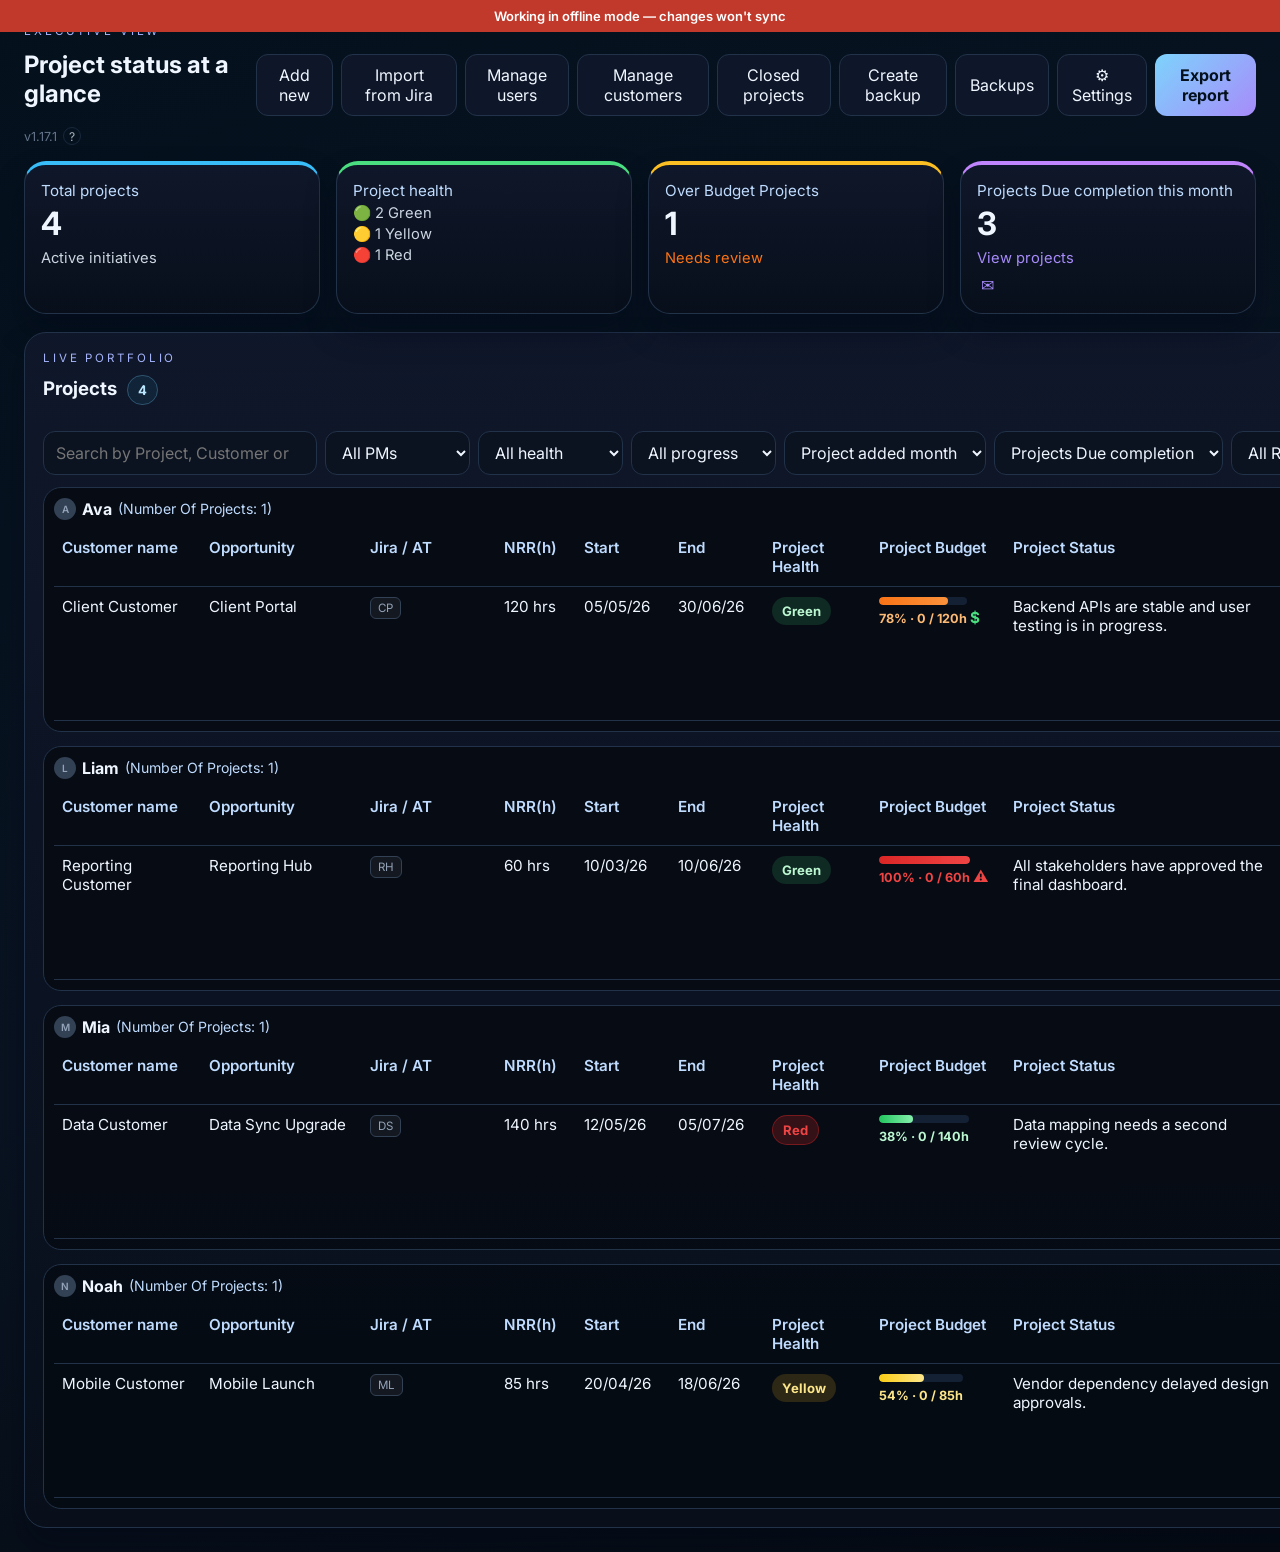
==== commit 2d6da918: "checkpoint: activity log improvements + save-merge fix docs (already deployed work + new plan) Bundl" ====
--- a/index.html
+++ b/index.html
@@ -333,7 +333,7 @@
           </div>
           <div class="modal-actions">
             <button type="button" id="cancelEditModalBtn" class="ghost-btn">Cancel</button>
-            <button type="submit" class="primary-btn">Save changes</button>
+            <button type="submit" id="saveEditModalBtn" class="primary-btn">Save changes</button>
           </div>
         </form>
       </div>
@@ -711,29 +711,6 @@
       </div>
     </div>
 
-    <div id="activityLogModal" class="modal hidden" aria-hidden="true">
-      <div class="backups-modal-card">
-        <div class="modal-header">
-          <div>
-            <p class="eyebrow">Diagnostics</p>
-            <h3>Activity Log</h3>
-          </div>
-          <button id="closeActivityLogModalBtn" class="ghost-btn" type="button" aria-label="Close">×</button>
-        </div>
-        <div class="filter-row" style="margin-bottom:12px;">
-          <select id="activityLogRangeFilter">
-            <option value="24">Last 24 hours</option>
-            <option value="48">Last 48 hours</option>
-            <option value="168">Last 7 days</option>
-          </select>
-          <button id="refreshActivityLogBtn" class="ghost-btn small-btn">↻ Refresh</button>
-        </div>
-        <div class="backup-main" id="activityLogMain">
-          <!-- rendered by renderActivityLogPanel() -->
-        </div>
-      </div>
-    </div>
-
     <div id="deleteProjectModal" class="modal hidden" aria-hidden="true">
       <div class="modal-card">
         <div class="modal-header">
--- a/styles.css
+++ b/styles.css
@@ -146,6 +146,8 @@
 .progress-wrap:hover .progress-tooltip { display: block; }
 .progress-fill-overrun { background: linear-gradient(90deg, #f97316, #fb923c); }
 @keyframes progress-blink { 0%,100%{opacity:1} 50%{opacity:0} }
+@keyframes btn-spin { from { transform: rotate(0deg); } to { transform: rotate(360deg); } }
+.btn-spinner { display: inline-block; margin-right: 6px; animation: btn-spin 0.9s linear infinite; }
 .progress-blink { animation: progress-blink 1s step-start infinite; color:#ef4444; font-weight:700; }
 .progress-blink-dollar { color:#4ade80; }
 .progress-blink-wrap { position:relative; display:inline-block; margin-left:3px; }
@@ -174,6 +176,10 @@
 .mention { background:rgba(56,189,248,0.15); color:#7dd3fc; border-radius:4px; padding:0 3px; }
 .mention-dropdown { position:fixed; z-index:1000; list-style:none; margin:0; padding:4px; min-width:220px; max-width:320px; max-height:220px; overflow-y:auto; background:#0f172a; border:1px solid #223249; border-radius:10px; box-shadow:0 12px 28px rgba(0,0,0,0.4); }
 .mention-dropdown.hidden { display:none; }
+.activity-content-toggle { background:none; border:none; padding:0; color:#7dd3fc; text-decoration:underline; cursor:pointer; font-size:inherit; font-family:inherit; }
+.activity-content-toggle:hover { color:#38bdf8; }
+.activity-content-popover { position:absolute; z-index:1000; max-width:420px; max-height:320px; overflow-y:auto; background:#0f172a; border:1px solid #223249; border-radius:12px; padding:12px 14px; box-shadow:0 12px 28px rgba(0,0,0,0.45); color:var(--text); line-height:1.5; }
+.activity-content-popover.hidden { display:none; }
 .mention-dropdown li { padding:6px 10px; border-radius:8px; cursor:pointer; white-space:nowrap; overflow:hidden; text-overflow:ellipsis; }
 .mention-dropdown li:hover, .mention-dropdown li.active { background:rgba(56,189,248,0.12); color:#7dd3fc; }
 .mention-dropdown-name { font-weight:600; color:#eff6ff; }
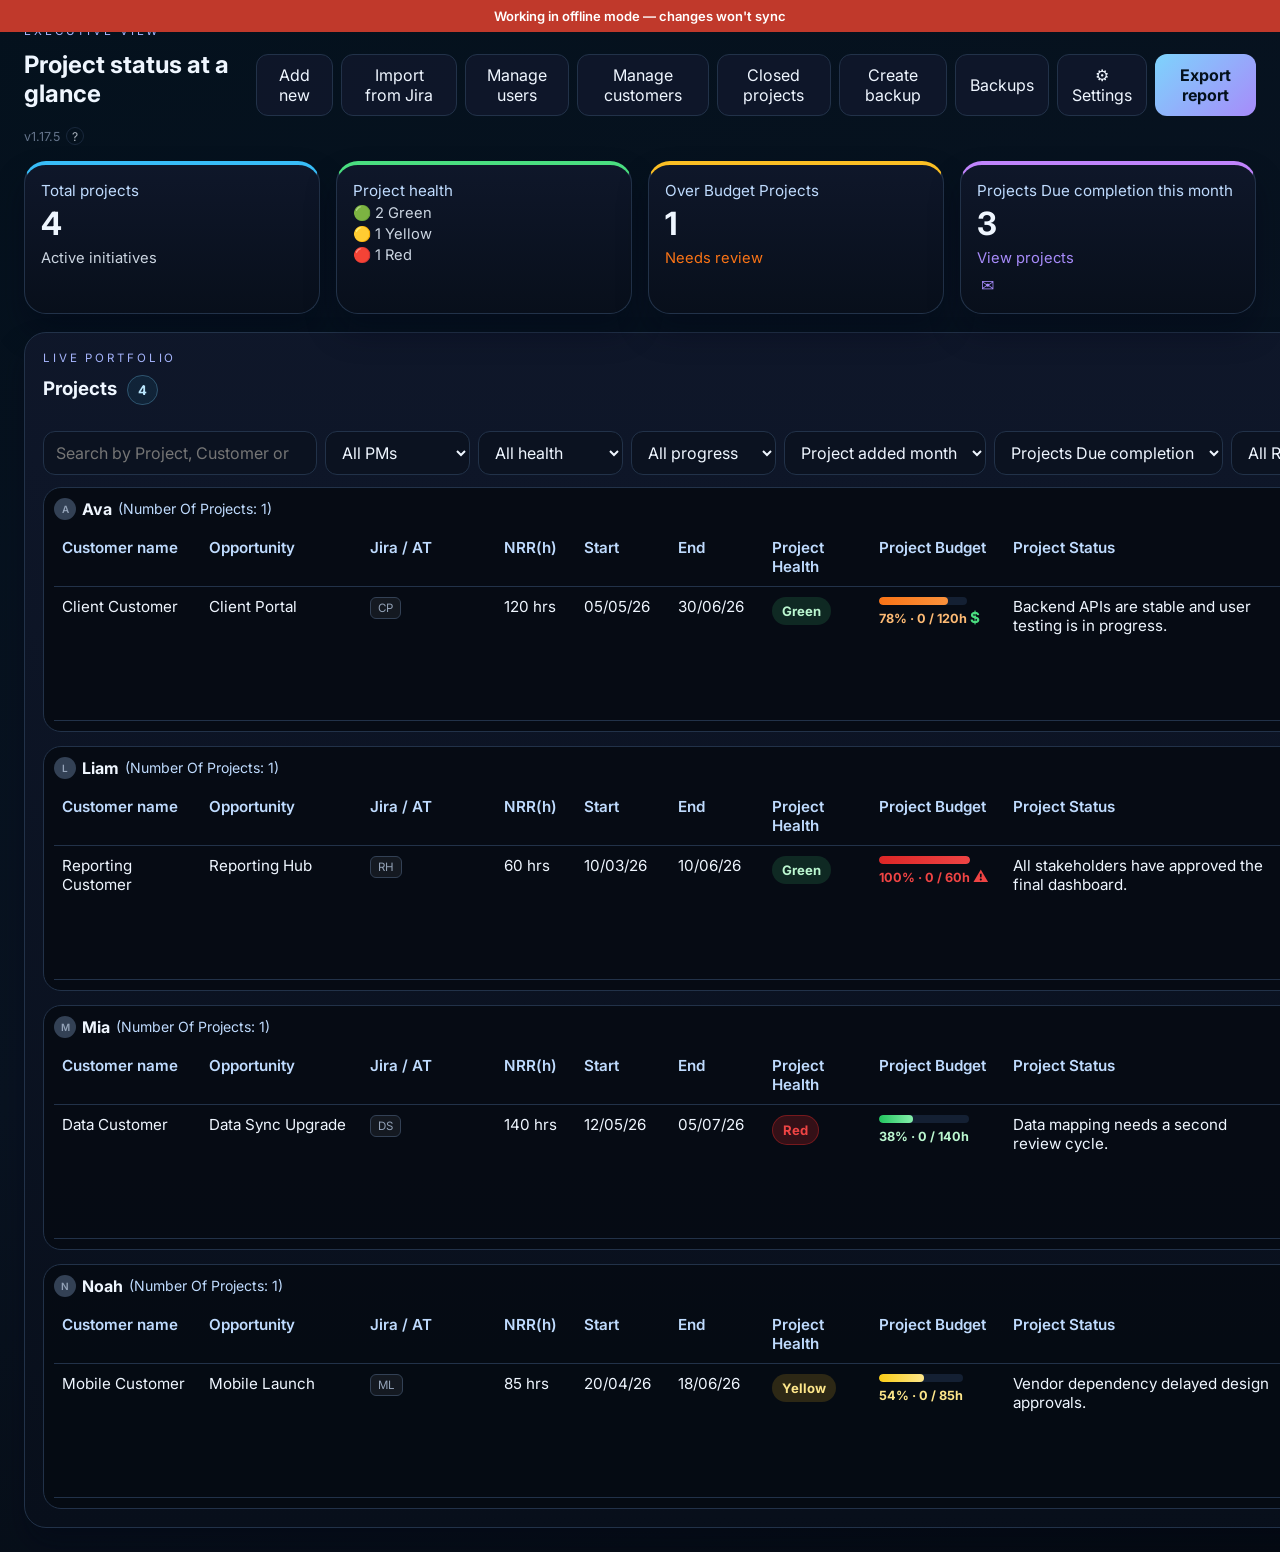
==== commit 1f4a4d49: "feat: extend busy/hourglass indicator to remaining save/delete buttons Covers Manual Delete, Backup " ====
--- a/index.html
+++ b/index.html
@@ -501,7 +501,7 @@
           </label>
           <div class="modal-actions">
             <button type="button" id="cancelModalBtn" class="ghost-btn">Cancel</button>
-            <button type="submit" class="primary-btn">Save</button>
+            <button type="submit" id="saveProjectModalBtn" class="primary-btn">Save</button>
           </div>
         </form>
       </div>
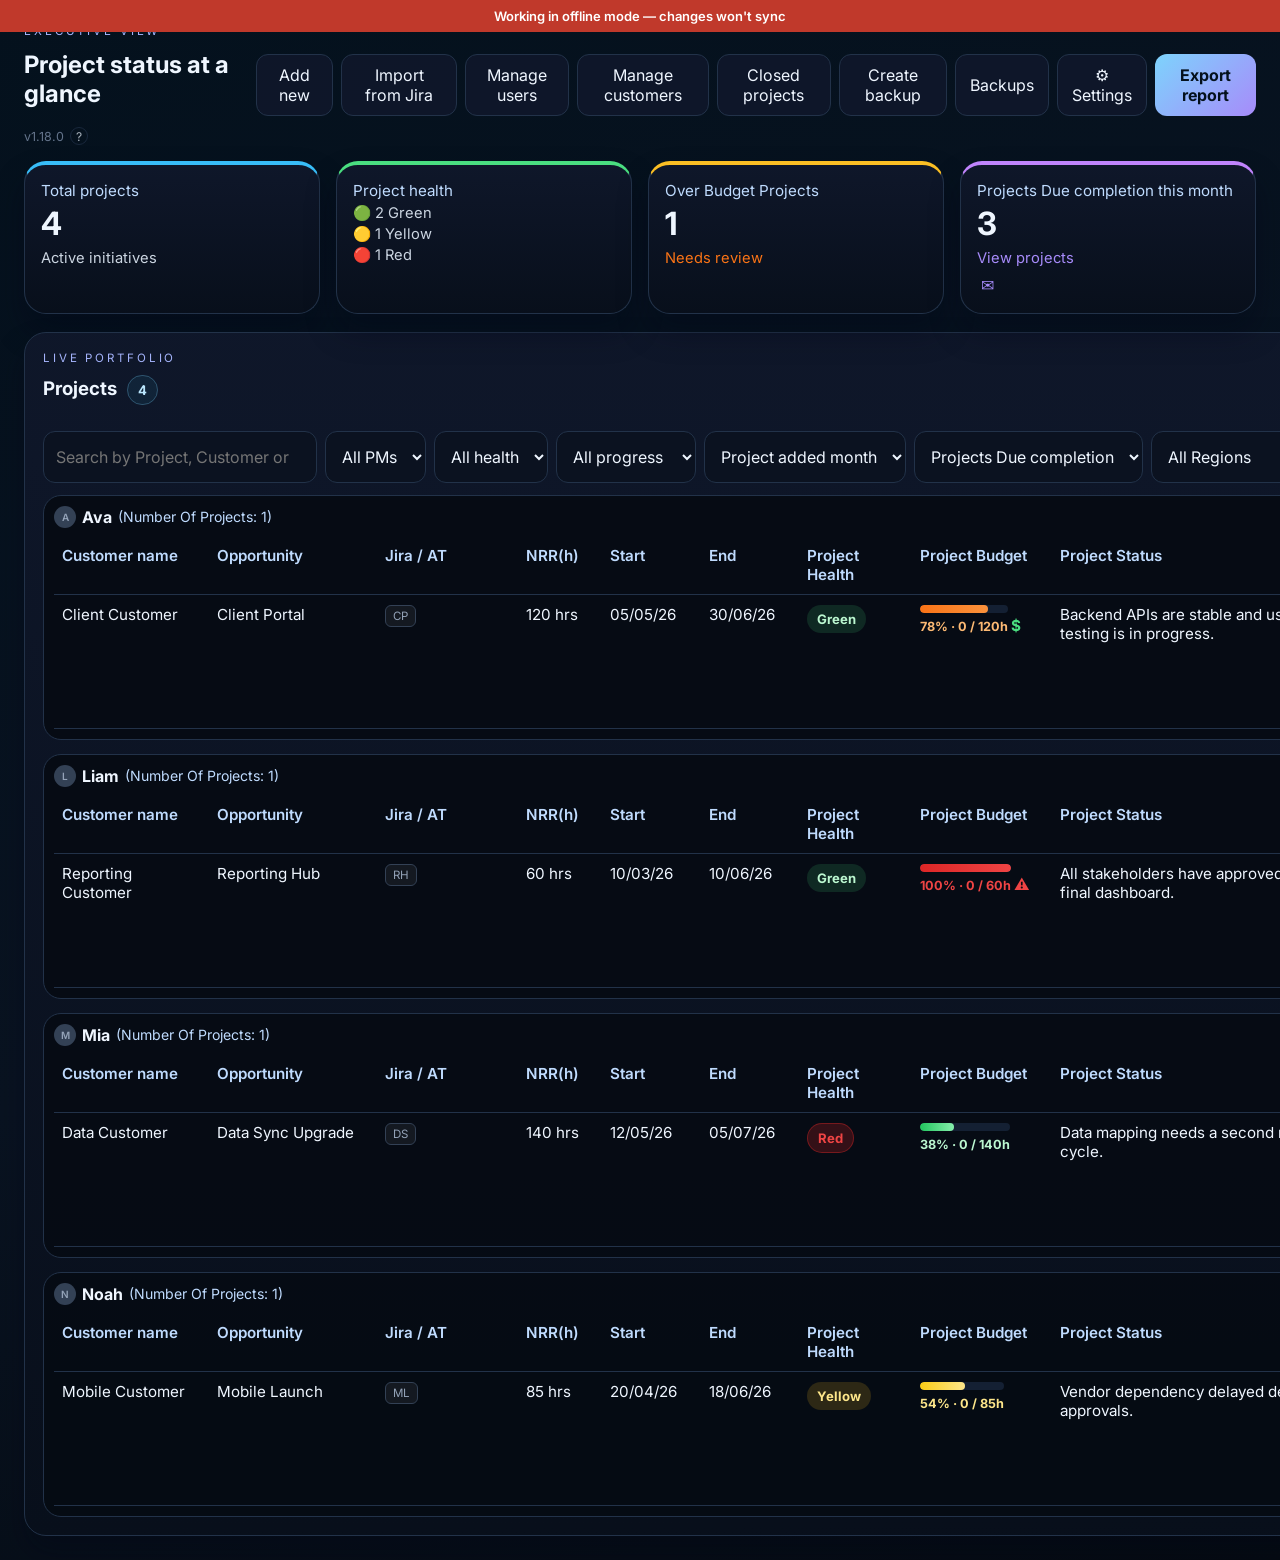
==== commit d0f9c4a9: "feat: add Vertical and Account Type fields, sourced from Jira Vertical is fetched from Jira's "Verti" ====
--- a/index.html
+++ b/index.html
@@ -116,6 +116,11 @@
                 <option value="Internal">Internal</option>
                 <option value="ROW">"ROW"</option>
               </select>
+              <select id="accountTypeFilter">
+                <option value="">All Account Types</option>
+                <option value="OVP">OVP</option>
+                <option value="OTT">OTT</option>
+              </select>
               <button id="refreshDashboardBtn" class="ghost-btn small-btn" title="Refresh dashboard">↻ Refresh</button>
               <button id="resetFiltersBtn" class="ghost-btn small-btn" title="Reset all filters">✕ Reset</button>
             </div>
@@ -169,6 +174,18 @@
           <label>
             Project Name
             <input id="editProjectName" type="text" />
+          </label>
+          <label id="verticalLabel">
+            Vertical
+            <input id="editVertical" type="text" readonly placeholder="— not set in Jira yet —" style="opacity:0.7;" />
+          </label>
+          <label id="accountTypeLabel">
+            Account Type
+            <select id="editAccountType">
+              <option value="">— not determined —</option>
+              <option value="OVP">OVP</option>
+              <option value="OTT">OTT</option>
+            </select>
           </label>
           <label>
             PM
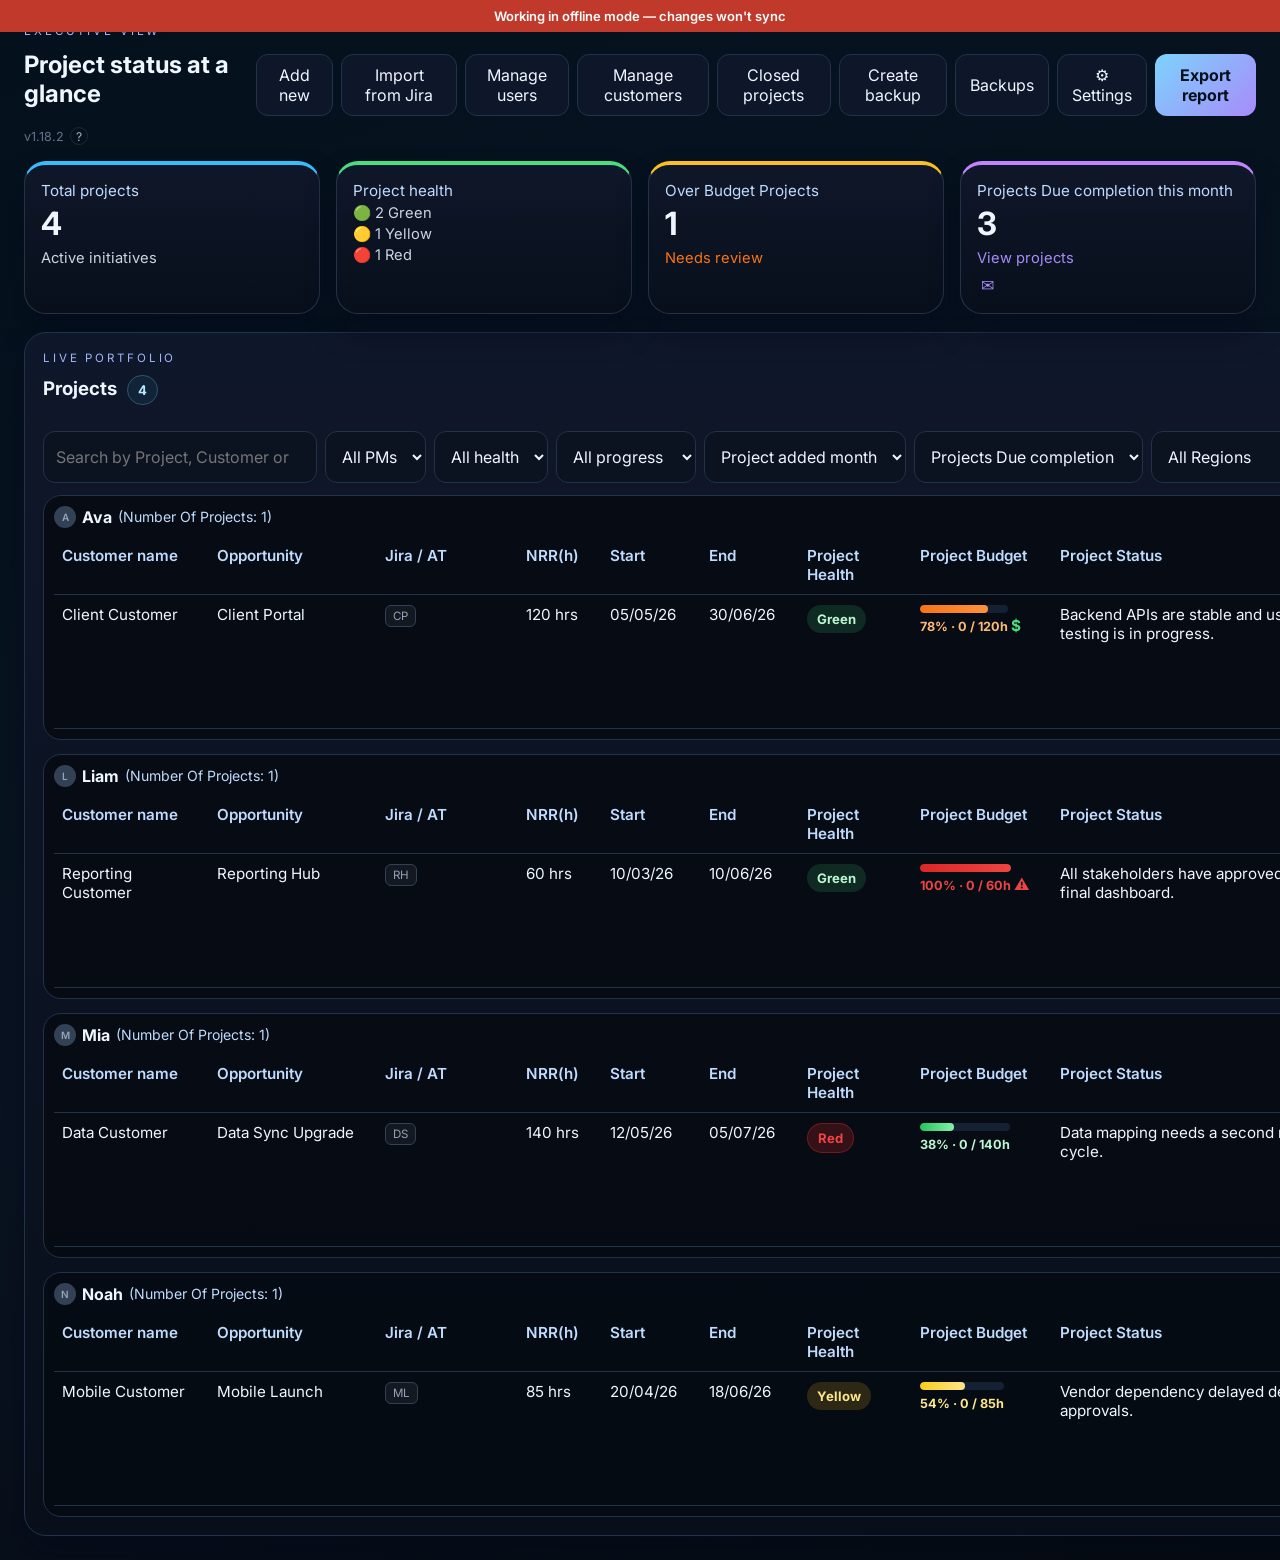
==== commit 07de9348: "feat: Export Report can be scoped to OVP, OTT, or Both Export choice modal gains a radio group (Both" ====
--- a/index.html
+++ b/index.html
@@ -746,14 +746,26 @@
     </div>
 
     <div id="exportChoiceModal" class="modal hidden" aria-hidden="true">
-      <div class="modal-card" style="max-width:420px;">
+      <div class="modal-card" style="max-width:520px;">
         <div class="modal-header">
           <div>
             <p class="eyebrow">Export report</p>
             <h3>What would you like to do?</h3>
           </div>
         </div>
-        <p class="muted" style="margin-bottom:16px;">Choose whether to export only, or export and create a backup snapshot at the same time.</p>
+        <p class="muted" style="margin-bottom:10px;">Choose whether to export only, or export and create a backup snapshot at the same time.</p>
+        <p class="muted" style="margin-bottom:12px;">Which projects would you like on the report? OVP, OTT, or Both?</p>
+        <div style="display:flex;gap:18px;margin-bottom:18px;">
+          <label style="display:flex;align-items:center;gap:6px;font-weight:normal;">
+            <input type="radio" name="reportAccountType" value="Both" checked> Both
+          </label>
+          <label style="display:flex;align-items:center;gap:6px;font-weight:normal;">
+            <input type="radio" name="reportAccountType" value="OVP"> OVP
+          </label>
+          <label style="display:flex;align-items:center;gap:6px;font-weight:normal;">
+            <input type="radio" name="reportAccountType" value="OTT"> OTT
+          </label>
+        </div>
         <div class="modal-actions">
           <button type="button" id="exportCancelBtn" class="secondary-btn">Cancel</button>
           <button type="button" id="exportOnlyBtn" class="ghost-btn">Report only</button>
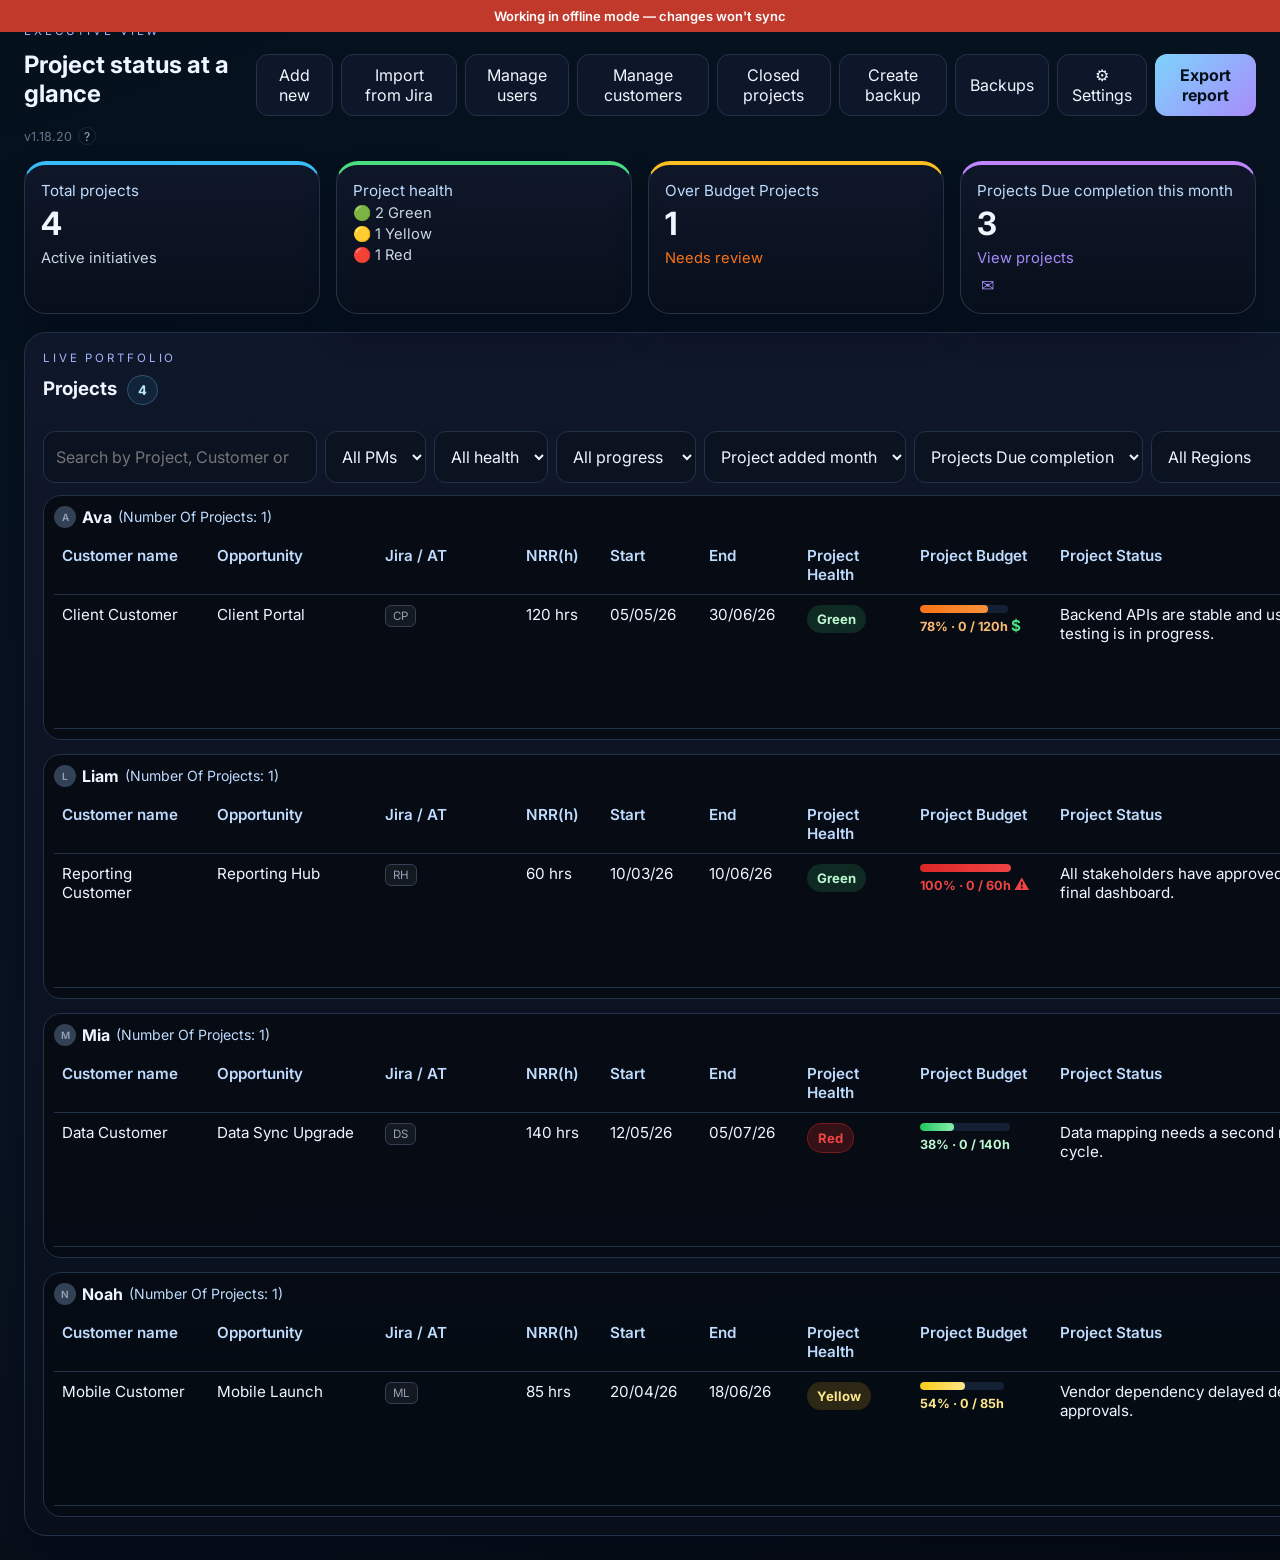
==== commit ad09b0d2: "feat: enable per-user Jira credentials and connection test in settings" ====
--- a/index.html
+++ b/index.html
@@ -694,9 +694,17 @@
         <div class="status-form" style="margin-top:8px;">
 
           <p class="eyebrow" style="margin-bottom:6px;">Jira API</p>
-          <p class="muted" style="margin-bottom:4px;">Generate a token at <a href="https://id.atlassian.net/manage-profile/security/api-tokens" target="_blank" rel="noreferrer" style="color:#7dd3fc;">id.atlassian.net</a>.</p>
-          <label>Jira email<input id="settingsJiraEmail" type="email" placeholder="your@email.com" /></label>
-          <label>Jira API token<input id="settingsJiraToken" type="password" placeholder="Paste your API token" /></label>
+          <div style="font-size:12px;color:var(--muted,#94a3b8);background:rgba(15,23,42,0.6);border:1px solid #334155;border-radius:6px;padding:10px 14px;line-height:1.5;margin-bottom:12px;">
+            Credentials are stored in your browser's localStorage only, and sent directly to your Jira API.
+          </div>
+          <label>Jira Cloud URL<input id="settingsJiraDomain" type="text" placeholder="https://kaltura.atlassian.net" value="https://kaltura.atlassian.net" /></label>
+          <label>Email<input id="settingsJiraEmail" type="email" placeholder="you@kaltura.com" /></label>
+          <label>API Token<input id="settingsJiraToken" type="password" placeholder="Paste your API token" /></label>
+          <p class="muted" style="margin-top:2px;margin-bottom:10px;font-size:0.78rem;">Generate at <a href="https://id.atlassian.com/manage-profile/security/api-tokens" target="_blank" rel="noreferrer" style="color:#7dd3fc;">id.atlassian.com</a>.</p>
+          <div style="display:flex;align-items:center;justify-content:space-between;margin-bottom:12px;">
+            <span id="jiraTestStatus" style="font-size:0.84rem;min-height:20px;font-weight:500;"></span>
+            <button type="button" id="testJiraConnectionBtn" class="ghost-btn small-btn" style="white-space:nowrap;">Test Connection</button>
+          </div>
 
           <hr style="border-color:#334155;margin:16px 0;" />
 
--- a/styles.css
+++ b/styles.css
@@ -158,6 +158,7 @@
 .status-form input, .status-form select, .status-form textarea { width:100%; border:1px solid var(--line); background:#0b1220; color:var(--text); border-radius:12px; padding:10px 12px; }
 .autocomplete-wrap { position: relative; }
 .autocomplete-list { position: absolute; top: 100%; left: 0; right: 0; z-index: 100; margin: 2px 0 0; padding: 4px 0; list-style: none; background: #111c30; border: 1px solid var(--line); border-radius: 12px; box-shadow: 0 8px 24px rgba(2,6,23,0.5); max-height: 180px; overflow-y: auto; }
+.autocomplete-list.opens-up { top: auto; bottom: 100%; margin: 0 0 2px; }
 .autocomplete-list.hidden { display: none; }
 .autocomplete-list li { padding: 8px 14px; cursor: pointer; font-size: 0.95rem; color: var(--text); }
 .autocomplete-list li:hover, .autocomplete-list li.active { background: rgba(56,189,248,0.12); color: #7dd3fc; }
